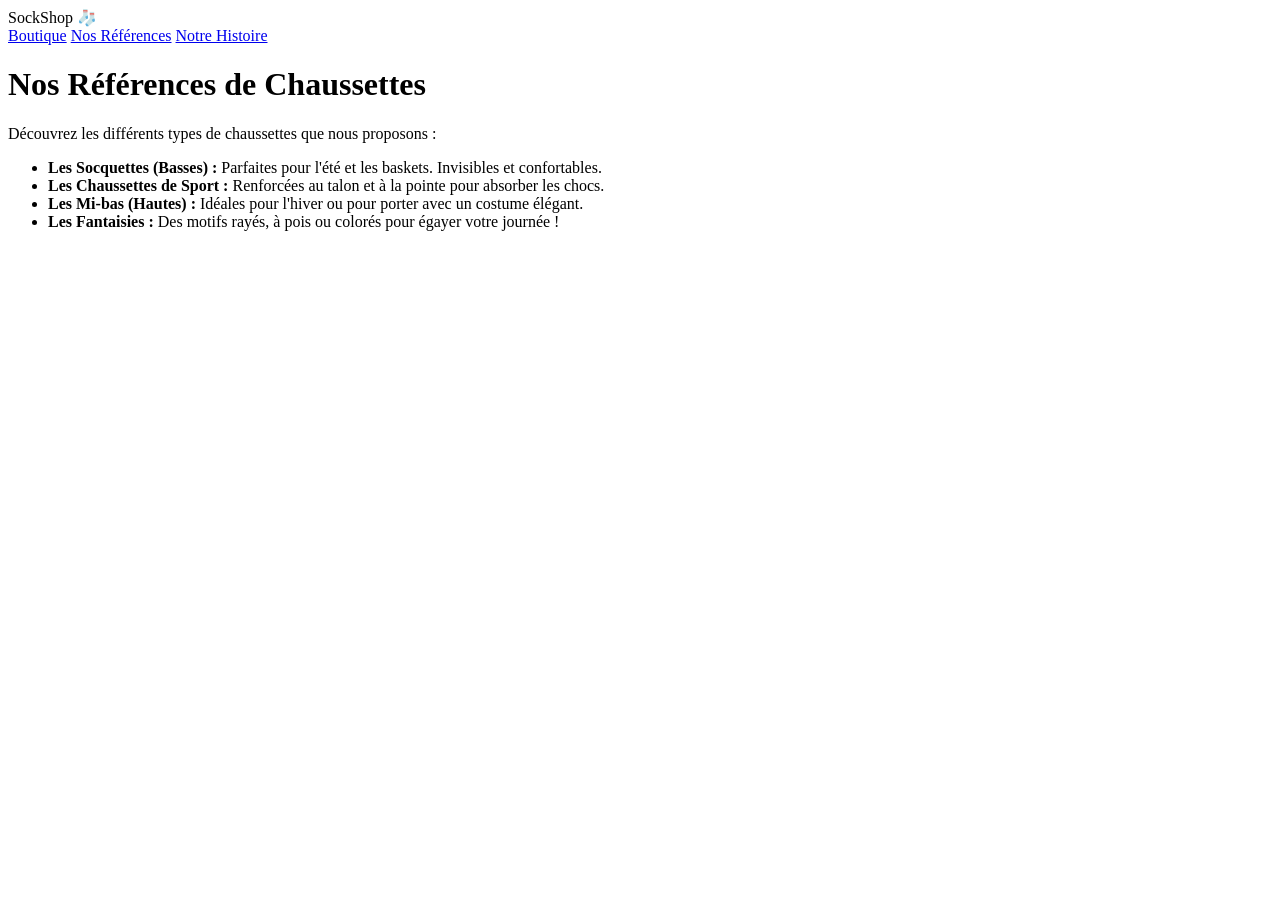
==== references.html @ ee7cbe48 "Create references.html" ====
<!DOCTYPE html>
<html lang="fr">
<head>
    <meta charset="UTF-8">
    <meta name="viewport" content="width=device-width, initial-scale=1.0">
    <title>SockShop - Nos Références</title>
    <link rel="stylesheet" href="style.css">
</head>
<body>
    <nav>
        <div class="logo">SockShop 🧦</div>
        <div class="links">
            <a href="index.html">Boutique</a>
            <a href="references.html" class="active">Nos Références</a>
            <a href="bio.html">Notre Histoire</a>
        </div>
    </nav>

    <main class="content-page">
        <h1>Nos Références de Chaussettes</h1>
        <p>Découvrez les différents types de chaussettes que nous proposons :</p>
        <ul>
            <li><strong>Les Socquettes (Basses) :</strong> Parfaites pour l'été et les baskets. Invisibles et confortables.</li>
            <li><strong>Les Chaussettes de Sport :</strong> Renforcées au talon et à la pointe pour absorber les chocs.</li>
            <li><strong>Les Mi-bas (Hautes) :</strong> Idéales pour l'hiver ou pour porter avec un costume élégant.</li>
            <li><strong>Les Fantaisies :</strong> Des motifs rayés, à pois ou colorés pour égayer votre journée !</li>
        </ul>
    </main>
</body>
</html>
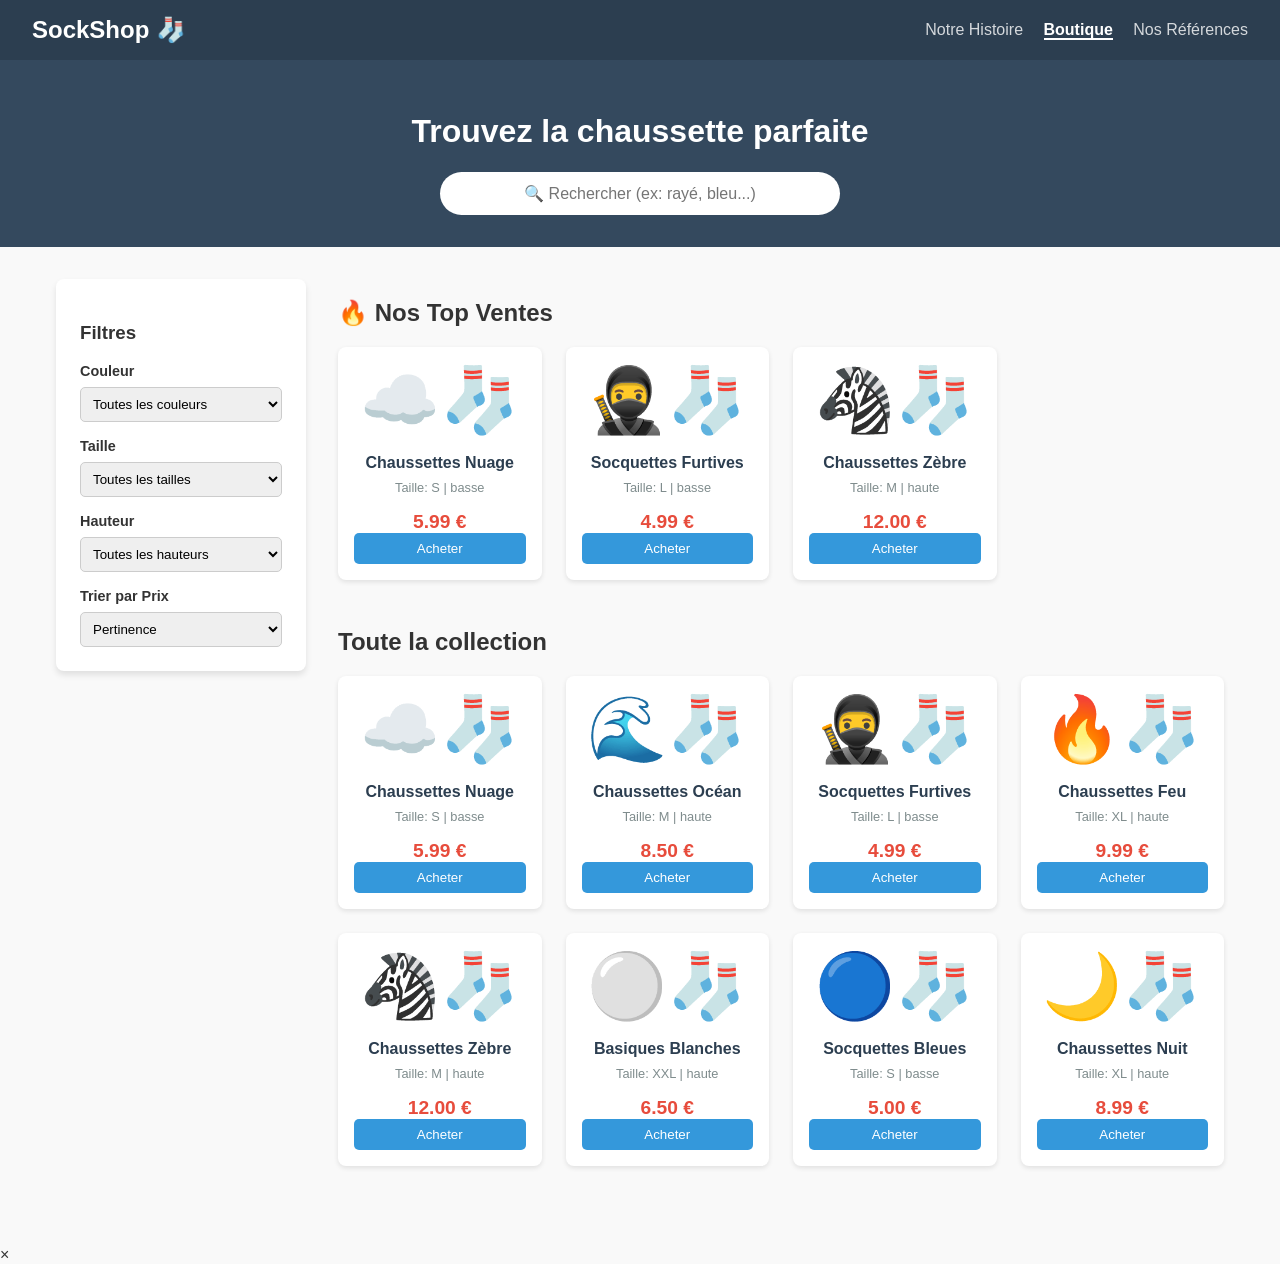
==== commit 5bb43e79: "Update title and restructure references page" ====
--- a/references.html
+++ b/references.html
@@ -3,28 +3,85 @@
 <head>
     <meta charset="UTF-8">
     <meta name="viewport" content="width=device-width, initial-scale=1.0">
-    <title>SockShop - Nos Références</title>
+    <title>SockShop - Boutique</title>
     <link rel="stylesheet" href="style.css">
 </head>
-<body>
+<body class="page-transition">
     <nav>
         <div class="logo">SockShop 🧦</div>
         <div class="links">
-            <a href="index.html">Boutique</a>
-            <a href="references.html" class="active">Nos Références</a>
-            <a href="bio.html">Notre Histoire</a>
+            <a href="index.html">Notre Histoire</a>
+            <a href="shop.html" class="active">Boutique</a>
+            <a href="references.html">Nos Références</a>
         </div>
     </nav>
 
-    <main class="content-page">
-        <h1>Nos Références de Chaussettes</h1>
-        <p>Découvrez les différents types de chaussettes que nous proposons :</p>
-        <ul>
-            <li><strong>Les Socquettes (Basses) :</strong> Parfaites pour l'été et les baskets. Invisibles et confortables.</li>
-            <li><strong>Les Chaussettes de Sport :</strong> Renforcées au talon et à la pointe pour absorber les chocs.</li>
-            <li><strong>Les Mi-bas (Hautes) :</strong> Idéales pour l'hiver ou pour porter avec un costume élégant.</li>
-            <li><strong>Les Fantaisies :</strong> Des motifs rayés, à pois ou colorés pour égayer votre journée !</li>
-        </ul>
+    <header class="shop-header animate-slide-up">
+        <h1>Trouvez la chaussette parfaite</h1>
+        <div class="search-bar">
+            <input type="text" id="searchInput" placeholder="🔍 Rechercher (ex: rayé, bleu...)">
+        </div>
+    </header>
+
+    <main class="shop-layout animate-fade-in">
+        <aside class="filters glass-panel">
+            <h3>Filtres</h3>
+            <div class="filter-group">
+                <label>Couleur</label>
+                <select id="colorFilter">
+                    <option value="toutes">Toutes les couleurs</option>
+                    <option value="rouge">Rouge</option>
+                    <option value="bleu">Bleu</option>
+                    <option value="noir">Noir</option>
+                    <option value="blanc">Blanc</option>
+                    <option value="rayé">Rayé</option>
+                </select>
+            </div>
+            <div class="filter-group">
+                <label>Taille</label>
+                <select id="sizeFilter">
+                    <option value="toutes">Toutes les tailles</option>
+                    <option value="S">S</option>
+                    <option value="M">M</option>
+                    <option value="L">L</option>
+                    <option value="XL">XL</option>
+                    <option value="XXL">XXL</option>
+                </select>
+            </div>
+            <div class="filter-group">
+                <label>Hauteur</label>
+                <select id="heightFilter">
+                    <option value="toutes">Toutes les hauteurs</option>
+                    <option value="haute">Hautes</option>
+                    <option value="basse">Basses</option>
+                </select>
+            </div>
+            <div class="filter-group">
+                <label>Trier par Prix</label>
+                <select id="priceSort">
+                    <option value="aucun">Pertinence</option>
+                    <option value="asc">Moins cher au plus cher</option>
+                    <option value="desc">Plus cher au moins cher</option>
+                </select>
+            </div>
+        </aside>
+
+        <section class="shop-content">
+            <h2 class="section-title">🔥 Nos Top Ventes</h2>
+            <div id="topSalesGrid" class="grid"></div>
+
+            <h2 class="section-title" style="margin-top: 3rem;">Toute la collection</h2>
+            <div id="productsGrid" class="grid"></div>
+        </section>
     </main>
+
+    <div id="productModal" class="modal">
+        <div class="modal-content glass-panel">
+            <span class="close-btn">&times;</span>
+            <div id="modalDetails"></div>
+        </div>
+    </div>
+
+    <script src="script.js"></script>
 </body>
 </html>
--- a/style.css
+++ b/style.css
@@ -0,0 +1,41 @@
+* { box-sizing: border-box; font-family: 'Segoe UI', Tahoma, Geneva, Verdana, sans-serif; }
+body { margin: 0; background-color: #f9f9f9; color: #333; }
+
+/* Navigation */
+nav { background-color: #2c3e50; color: white; display: flex; justify-content: space-between; padding: 1rem 2rem; align-items: center; }
+nav .logo { font-size: 1.5rem; font-weight: bold; }
+nav a { color: white; text-decoration: none; margin-left: 1rem; opacity: 0.8; }
+nav a:hover, nav a.active { opacity: 1; font-weight: bold; border-bottom: 2px solid white; }
+
+/* En-tête / Recherche */
+header { background-color: #34495e; color: white; text-align: center; padding: 2rem; }
+.search-bar input { padding: 0.8rem; width: 60%; max-width: 400px; border-radius: 25px; border: none; font-size: 1rem; outline: none; text-align: center; }
+
+/* Layout principal */
+main { display: flex; max-width: 1200px; margin: 2rem auto; padding: 0 1rem; gap: 2rem; }
+.content-page { display: block; max-width: 800px; margin: 2rem auto; background: white; padding: 2rem; border-radius: 8px; box-shadow: 0 4px 6px rgba(0,0,0,0.1); }
+
+/* Filtres */
+.filters { background: white; padding: 1.5rem; border-radius: 8px; box-shadow: 0 4px 6px rgba(0,0,0,0.1); width: 250px; height: fit-content; }
+.filters label { display: block; margin-top: 1rem; font-weight: bold; font-size: 0.9rem; }
+.filters select { width: 100%; padding: 0.5rem; margin-top: 0.5rem; border-radius: 5px; border: 1px solid #ccc; }
+
+/* Grille de produits */
+.shop-content { flex: 1; }
+.grid { display: grid; grid-template-columns: repeat(auto-fill, minmax(200px, 1fr)); gap: 1.5rem; margin-bottom: 3rem; }
+
+/* Carte produit */
+.card { background: white; padding: 1rem; border-radius: 8px; text-align: center; box-shadow: 0 2px 5px rgba(0,0,0,0.1); transition: transform 0.2s; }
+.card:hover { transform: translateY(-5px); }
+.card-img { font-size: 4rem; margin-bottom: 1rem; }
+.card h4 { margin: 0.5rem 0; color: #2c3e50; }
+.price { font-weight: bold; color: #e74c3c; font-size: 1.2rem; }
+.tags { font-size: 0.8rem; color: #7f8c8d; margin-bottom: 1rem; }
+.btn { background: #3498db; color: white; border: none; padding: 0.5rem 1rem; border-radius: 5px; cursor: pointer; width: 100%; }
+.btn:hover { background: #2980b9; }
+
+/* Responsivité */
+@media (max-width: 768px) {
+    main { flex-direction: column; }
+    .filters { width: 100%; }
+}
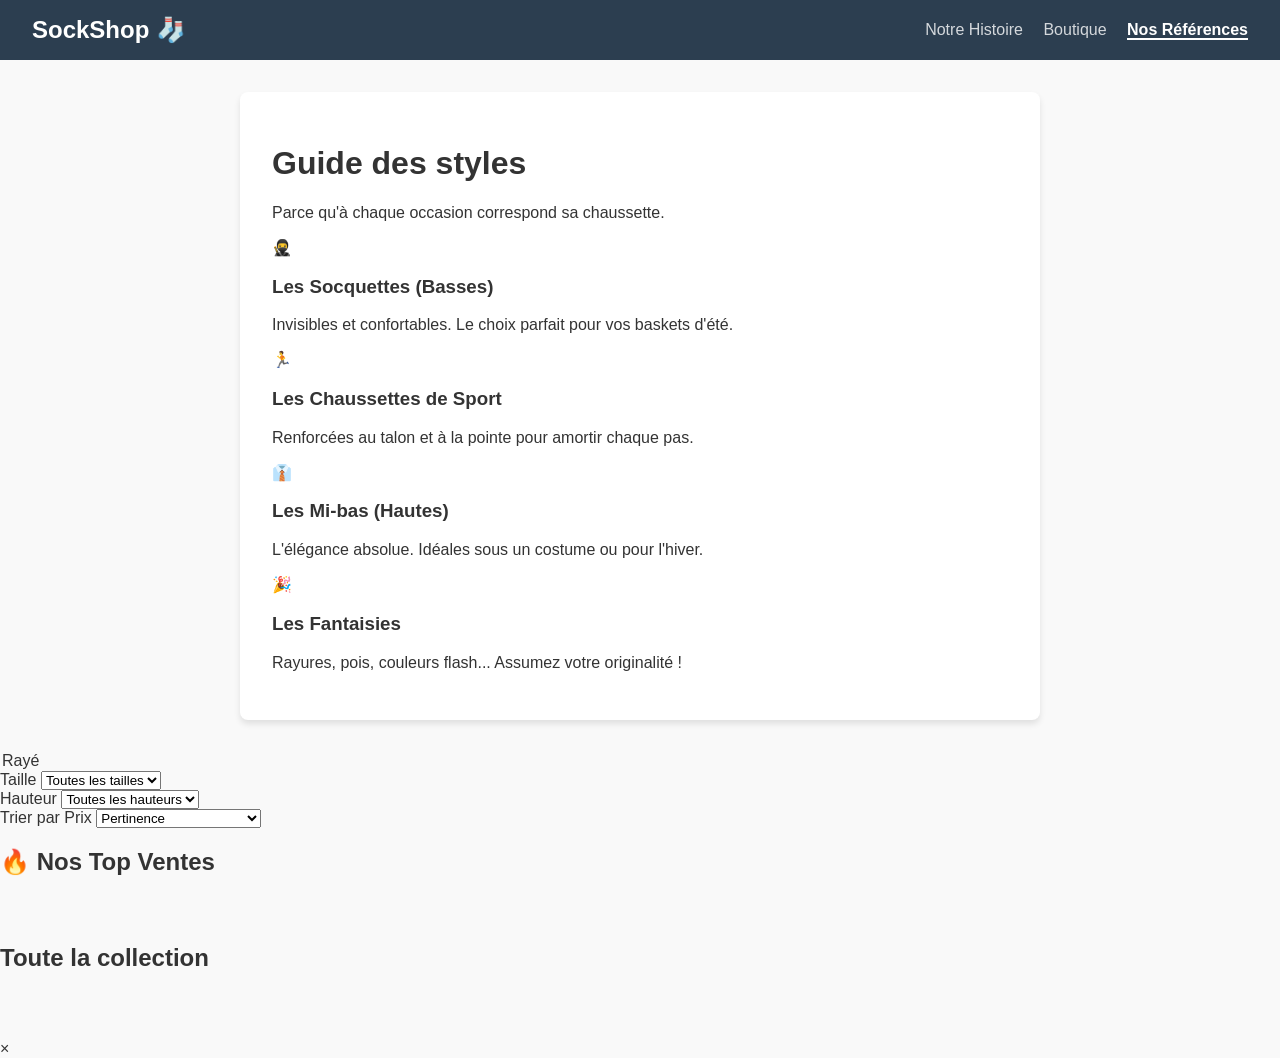
==== commit 4d52005d: "Revise title and add sock style guide Updated the page title and made navigation adjustments. Added " ====
--- a/references.html
+++ b/references.html
@@ -3,7 +3,7 @@
 <head>
     <meta charset="UTF-8">
     <meta name="viewport" content="width=device-width, initial-scale=1.0">
-    <title>SockShop - Boutique</title>
+    <title>SockShop - Nos Références</title>
     <link rel="stylesheet" href="style.css">
 </head>
 <body class="page-transition">
@@ -11,29 +11,50 @@
         <div class="logo">SockShop 🧦</div>
         <div class="links">
             <a href="index.html">Notre Histoire</a>
-            <a href="shop.html" class="active">Boutique</a>
-            <a href="references.html">Nos Références</a>
+            <a href="shop.html">Boutique</a>
+            <a href="references.html" class="active">Nos Références</a>
         </div>
     </nav>
 
-    <header class="shop-header animate-slide-up">
-        <h1>Trouvez la chaussette parfaite</h1>
-        <div class="search-bar">
-            <input type="text" id="searchInput" placeholder="🔍 Rechercher (ex: rayé, bleu...)">
+    <main class="content-page glass-panel animate-slide-up">
+        <h1>Guide des styles</h1>
+        <p class="subtitle">Parce qu'à chaque occasion correspond sa chaussette.</p>
+        
+        <div class="reference-list">
+            <div class="ref-item">
+                <div class="ref-icon">🥷</div>
+                <div class="ref-text">
+                    <h3>Les Socquettes (Basses)</h3>
+                    <p>Invisibles et confortables. Le choix parfait pour vos baskets d'été.</p>
+                </div>
+            </div>
+            <div class="ref-item">
+                <div class="ref-icon">🏃</div>
+                <div class="ref-text">
+                    <h3>Les Chaussettes de Sport</h3>
+                    <p>Renforcées au talon et à la pointe pour amortir chaque pas.</p>
+                </div>
+            </div>
+            <div class="ref-item">
+                <div class="ref-icon">👔</div>
+                <div class="ref-text">
+                    <h3>Les Mi-bas (Hautes)</h3>
+                    <p>L'élégance absolue. Idéales sous un costume ou pour l'hiver.</p>
+                </div>
+            </div>
+            <div class="ref-item">
+                <div class="ref-icon">🎉</div>
+                <div class="ref-text">
+                    <h3>Les Fantaisies</h3>
+                    <p>Rayures, pois, couleurs flash... Assumez votre originalité !</p>
+                </div>
+            </div>
         </div>
-    </header>
+    </main>
 
-    <main class="shop-layout animate-fade-in">
-        <aside class="filters glass-panel">
-            <h3>Filtres</h3>
-            <div class="filter-group">
-                <label>Couleur</label>
-                <select id="colorFilter">
-                    <option value="toutes">Toutes les couleurs</option>
-                    <option value="rouge">Rouge</option>
-                    <option value="bleu">Bleu</option>
-                    <option value="noir">Noir</option>
-                    <option value="blanc">Blanc</option>
+    <script src="script.js"></script>
+</body>
+</html>
                     <option value="rayé">Rayé</option>
                 </select>
             </div>
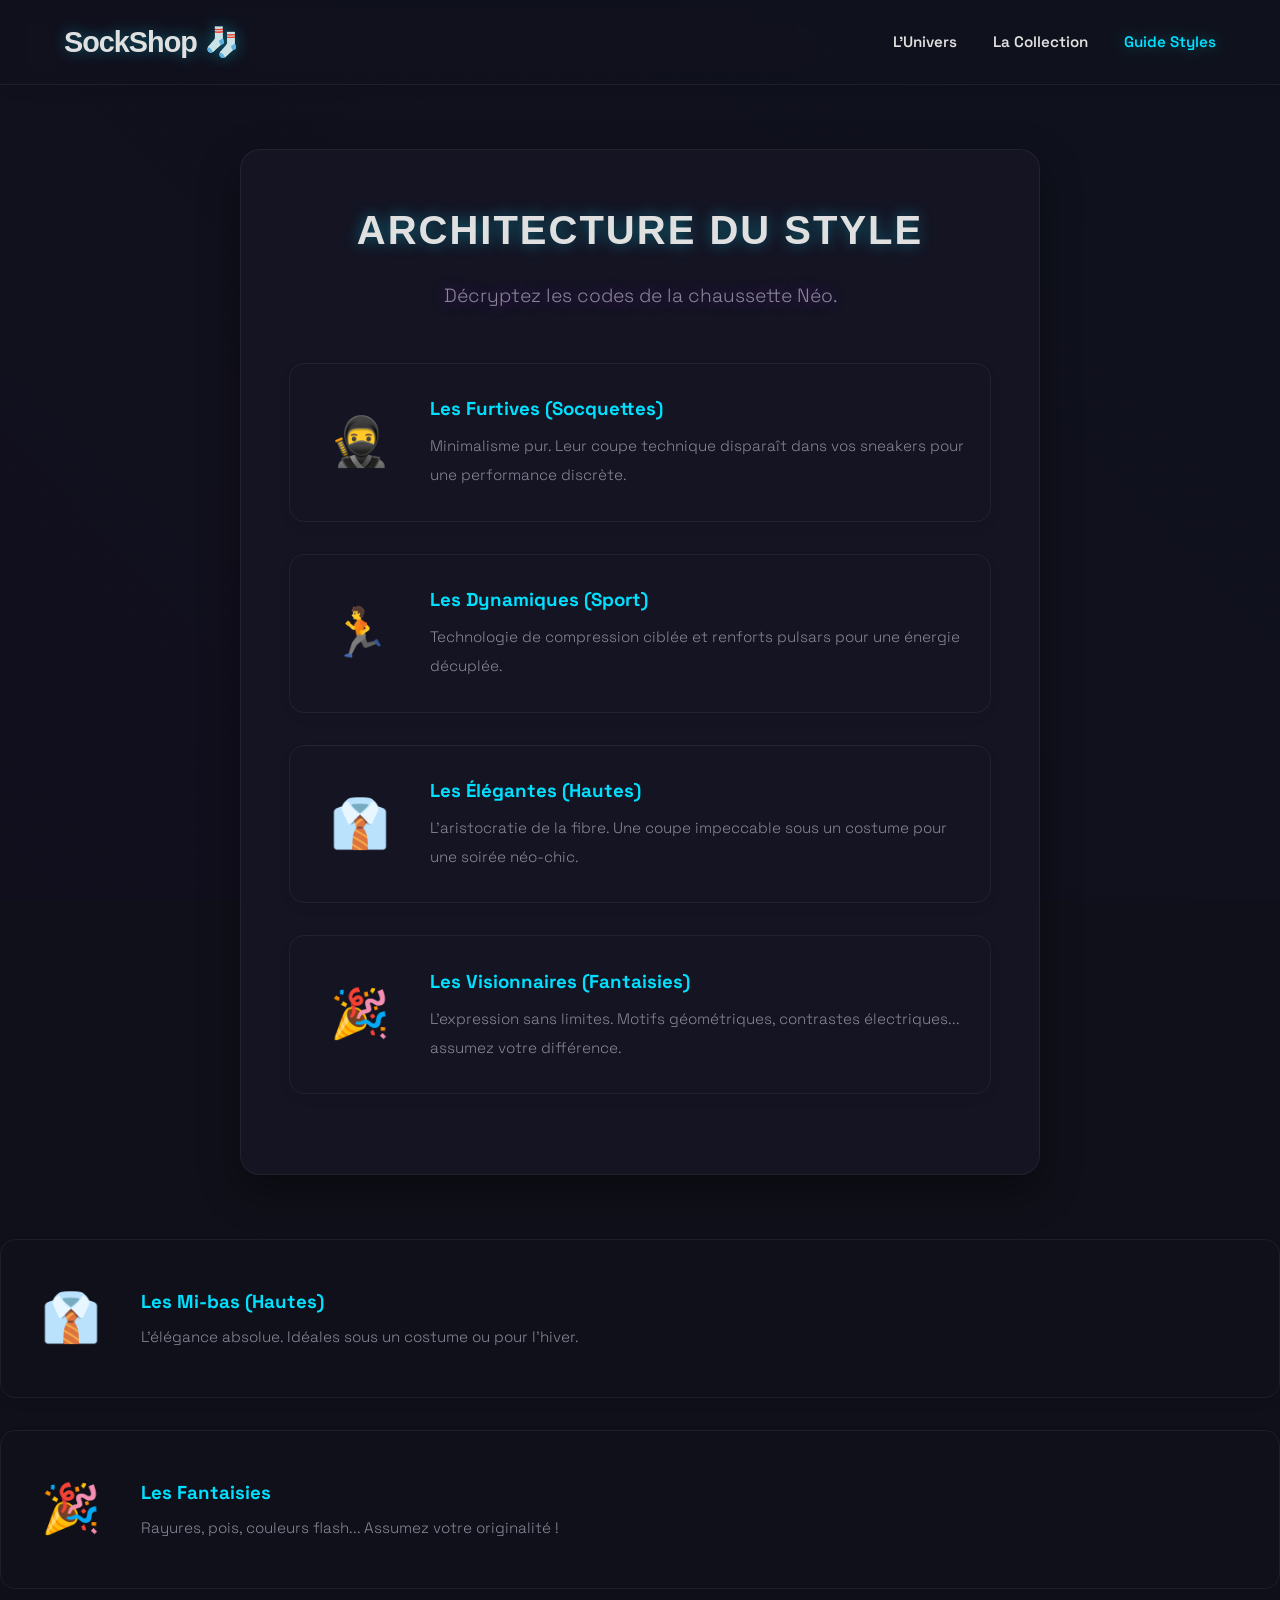
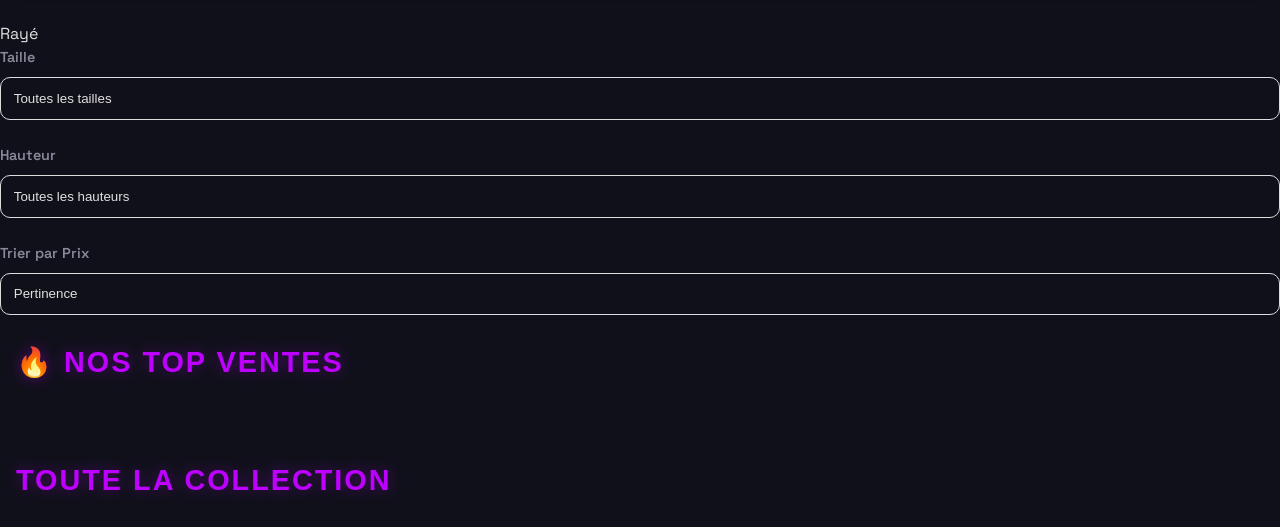
==== commit b6ed96f9: "Update references page titles and content" ====
--- a/references.html
+++ b/references.html
@@ -3,37 +3,58 @@
 <head>
     <meta charset="UTF-8">
     <meta name="viewport" content="width=device-width, initial-scale=1.0">
-    <title>SockShop - Nos Références</title>
+    <title>SockShop - Guide Styles Néo</title>
     <link rel="stylesheet" href="style.css">
 </head>
 <body class="page-transition">
     <nav>
         <div class="logo">SockShop 🧦</div>
         <div class="links">
-            <a href="index.html">Notre Histoire</a>
-            <a href="shop.html">Boutique</a>
-            <a href="references.html" class="active">Nos Références</a>
+            <a href="index.html">L'Univers</a>
+            <a href="shop.html">La Collection</a>
+            <a href="references.html" class="active">Guide Styles</a>
         </div>
     </nav>
 
     <main class="content-page glass-panel animate-slide-up">
-        <h1>Guide des styles</h1>
-        <p class="subtitle">Parce qu'à chaque occasion correspond sa chaussette.</p>
+        <h1>Architecture du Style</h1>
+        <p class="subtitle">Décryptez les codes de la chaussette Néo.</p>
         
         <div class="reference-list">
             <div class="ref-item">
                 <div class="ref-icon">🥷</div>
                 <div class="ref-text">
-                    <h3>Les Socquettes (Basses)</h3>
-                    <p>Invisibles et confortables. Le choix parfait pour vos baskets d'été.</p>
+                    <h3>Les Furtives (Socquettes)</h3>
+                    <p>Minimalisme pur. Leur coupe technique disparaît dans vos sneakers pour une performance discrète.</p>
                 </div>
             </div>
             <div class="ref-item">
                 <div class="ref-icon">🏃</div>
                 <div class="ref-text">
-                    <h3>Les Chaussettes de Sport</h3>
-                    <p>Renforcées au talon et à la pointe pour amortir chaque pas.</p>
+                    <h3>Les Dynamiques (Sport)</h3>
+                    <p>Technologie de compression ciblée et renforts pulsars pour une énergie décuplée.</p>
                 </div>
+            </div>
+            <div class="ref-item">
+                <div class="ref-icon">👔</div>
+                <div class="ref-text">
+                    <h3>Les Élégantes (Hautes)</h3>
+                    <p>L'aristocratie de la fibre. Une coupe impeccable sous un costume pour une soirée néo-chic.</p>
+                </div>
+            </div>
+            <div class="ref-item">
+                <div class="ref-icon">🎉</div>
+                <div class="ref-text">
+                    <h3>Les Visionnaires (Fantaisies)</h3>
+                    <p>L'expression sans limites. Motifs géométriques, contrastes électriques... assumez votre différence.</p>
+                </div>
+            </div>
+        </div>
+    </main>
+
+    <script src="script.js"></script>
+</body>
+</html>
             </div>
             <div class="ref-item">
                 <div class="ref-icon">👔</div>
--- a/style.css
+++ b/style.css
@@ -1,39 +1,374 @@
-* { box-sizing: border-box; font-family: 'Segoe UI', Tahoma, Geneva, Verdana, sans-serif; }
-body { margin: 0; background-color: #f9f9f9; color: #333; }
-
-/* Navigation */
-nav { background-color: #2c3e50; color: white; display: flex; justify-content: space-between; padding: 1rem 2rem; align-items: center; }
-nav .logo { font-size: 1.5rem; font-weight: bold; }
-nav a { color: white; text-decoration: none; margin-left: 1rem; opacity: 0.8; }
-nav a:hover, nav a.active { opacity: 1; font-weight: bold; border-bottom: 2px solid white; }
-
-/* En-tête / Recherche */
-header { background-color: #34495e; color: white; text-align: center; padding: 2rem; }
-.search-bar input { padding: 0.8rem; width: 60%; max-width: 400px; border-radius: 25px; border: none; font-size: 1rem; outline: none; text-align: center; }
-
-/* Layout principal */
-main { display: flex; max-width: 1200px; margin: 2rem auto; padding: 0 1rem; gap: 2rem; }
-.content-page { display: block; max-width: 800px; margin: 2rem auto; background: white; padding: 2rem; border-radius: 8px; box-shadow: 0 4px 6px rgba(0,0,0,0.1); }
-
-/* Filtres */
-.filters { background: white; padding: 1.5rem; border-radius: 8px; box-shadow: 0 4px 6px rgba(0,0,0,0.1); width: 250px; height: fit-content; }
-.filters label { display: block; margin-top: 1rem; font-weight: bold; font-size: 0.9rem; }
-.filters select { width: 100%; padding: 0.5rem; margin-top: 0.5rem; border-radius: 5px; border: 1px solid #ccc; }
-
-/* Grille de produits */
+/* Importation d'une police très moderne et épurée */
+@import url('https://fonts.googleapis.com/css2?family=Syncopate:wght@400;700&family=Space+Grotesk:wght@300;400;500;700&display=swap');
+
+/* Variables de couleurs - La Palette "Aurore Électrique" */
+:root {
+    --bg-deep: #10101A;
+    --bg-panel: rgba(22, 22, 37, 0.85); /* Un peu transparent pour le flou */
+    --text-main: #E0E0E0;
+    --text-muted: #888899;
+    
+    --accent-violet: #BD00FF;
+    --accent-cyan: #00E0FF;
+    
+    --glow-violet: 0 0 15px rgba(189, 0, 255, 0.4);
+    --glow-cyan: 0 0 15px rgba(0, 224, 255, 0.4);
+    
+    --shadow: 0 15px 40px rgba(0, 0, 0, 0.4);
+    --border: 1px solid rgba(255, 255, 255, 0.06);
+    --radius-lg: 20px;
+    --radius-md: 12px;
+    
+    --transition: all 0.4s cubic-bezier(0.23, 1, 0.32, 1);
+    
+    /* Fontes */
+    --font-heading: 'Syncopate', sans-serif;
+    --font-body: 'Space Grotesk', sans-serif;
+}
+
+/* --- Styles de Base & Animations --- */
+* { box-sizing: border-box; margin: 0; padding: 0; outline: none; }
+
+body { 
+    background-color: var(--bg-deep); 
+    color: var(--text-main); 
+    font-family: var(--font-body);
+    overflow-x: hidden;
+    line-height: 1.6;
+}
+
+/* Texture de fond subtile (Géométrie & Grain) */
+body::before {
+    content: '';
+    position: fixed;
+    top: 0; left: 0; width: 100%; height: 100%;
+    background-image: 
+        radial-gradient(var(--bg-panel) 1px, transparent 1px), /* Petits points */
+        linear-gradient(45deg, rgba(189, 0, 255, 0.03) 0%, rgba(0, 224, 255, 0.03) 100%);
+    background-size: 30px 30px, cover;
+    opacity: 0.5;
+    z-index: -1;
+    pointer-events: none;
+}
+
+/* Animations de transition de page */
+.page-transition { animation: pageFadeIn 1s ease-out; }
+.animate-slide-up { animation: slideUp 0.8s cubic-bezier(0.2, 0.8, 0.2, 1) forwards; }
+.animate-fade-in { animation: fadeIn 1.2s ease-out forwards; animation-delay: 0.3s; opacity: 0; }
+
+@keyframes pageFadeIn { from { opacity: 0; } to { opacity: 1; } }
+@keyframes slideUp { from { opacity: 0; transform: translateY(40px); } to { opacity: 1; transform: translateY(0); } }
+@keyframes fadeIn { from { opacity: 0; } to { opacity: 1; } }
+
+/* Titres Stylisés */
+h1, h2, h3 { font-family: var(--font-heading); text-transform: uppercase; letter-spacing: 2px; }
+h1 { color: var(--accent-cyan); text-shadow: var(--glow-cyan); font-weight: 700; }
+h2 { color: var(--accent-violet); text-shadow: var(--glow-violet); font-weight: 700; }
+
+/* --- Panneaux Effet Verre (Glassmorphism) --- */
+.glass-panel {
+    background: var(--bg-panel);
+    backdrop-filter: blur(15px); /* Flou puissant */
+    -webkit-backdrop-filter: blur(15px);
+    border-radius: var(--radius-lg);
+    border: var(--border);
+    box-shadow: var(--shadow);
+    transition: var(--transition);
+}
+
+/* --- Navigation --- */
+nav {
+    background: rgba(16, 16, 26, 0.7); /* Plus sombre */
+    backdrop-filter: blur(10px);
+    padding: 1rem 5%;
+    display: flex; justify-content: space-between; align-items: center;
+    border-bottom: var(--border);
+    position: sticky; top: 0; z-index: 100;
+}
+nav .logo { 
+    font-family: var(--font-heading);
+    font-size: 1.8rem; font-weight: 700; 
+    color: var(--accent-cyan); text-shadow: var(--glow-cyan);
+    letter-spacing: -1px;
+}
+nav a { 
+    color: var(--text-main); text-decoration: none; 
+    margin-left: 2rem; font-weight: 500; font-family: var(--font-body);
+    transition: var(--transition); position: relative; 
+    font-size: 0.95rem;
+}
+nav a::after { 
+    content: ''; position: absolute; width: 0; height: 2px; 
+    background: linear-gradient(90deg, var(--accent-violet), var(--accent-cyan)); 
+    bottom: -6px; left: 0; transition: var(--transition); 
+    border-radius: 2px;
+}
+nav a:hover, nav a.active { color: var(--accent-cyan); text-shadow: var(--glow-cyan); }
+nav a:hover::after, nav a.active::after { width: 100%; }
+
+/* --- Boutons Néon --- */
+.btn-primary {
+    display: inline-block; 
+    background: linear-gradient(135deg, var(--accent-violet) 0%, var(--accent-cyan) 100%);
+    color: var(--bg-deep); 
+    padding: 0.9rem 2.2rem; border-radius: 30px; border: none; 
+    font-weight: 700; font-family: var(--font-body);
+    cursor: pointer; transition: var(--transition); text-decoration: none;
+    box-shadow: var(--glow-violet);
+    text-shadow: none; /* Pas de glow sur le texte du bouton */
+}
+.btn-primary:hover { 
+    transform: translateY(-4px) scale(1.02); 
+    box-shadow: 0 8px 30px rgba(189, 0, 255, 0.6); 
+}
+
+/* --- Accueil (Hero) - Le Centre de l'Aurore --- */
+.hero-section {
+    display: flex; align-items: center; justify-content: space-between;
+    min-height: 85vh; padding: 0 10%;
+}
+.hero-content { flex: 1; max-width: 600px; }
+.hero-content h1 { font-size: 3.2rem; line-height: 1.1; margin-bottom: 1.5rem; }
+.hero-content .subtitle { font-size: 1.6rem; color: var(--accent-violet); font-weight: 600; text-shadow: var(--glow-violet); margin-bottom: 1.5rem; }
+.hero-content p { color: var(--text-muted); line-height: 1.9; margin-bottom: 2.5rem; font-weight: 300; }
+
+.hero-image { flex: 1; display: flex; justify-content: center; position: relative; }
+.hero-image::before {
+    content: ''; position: absolute; width: 150%; height: 150%;
+    background: radial-gradient(circle, rgba(189, 0, 255, 0.1) 0%, transparent 70%);
+    z-index: -1; animation: pulsar 8s infinite alternate;
+}
+.floating-sock { font-size: 14rem; animation: float 6s ease-in-out infinite; filter: drop-shadow(0 20px 40px rgba(0,0,0,0.4)); }
+
+@keyframes pulsar { 0% { opacity: 0.3; } 100% { opacity: 0.8; } }
+@keyframes float {
+    0% { transform: translateY(0px) rotate(0deg) scale(1); }
+    50% { transform: translateY(-25px) rotate(6deg) scale(1.02); }
+    100% { transform: translateY(0px) rotate(0deg) scale(1); }
+}
+
+/* --- Header Boutique --- */
+.shop-header { text-align: center; padding: 5rem 2rem 3rem; }
+.shop-header h1 { font-size: 2.8rem; margin-bottom: 2rem; }
+.search-bar input {
+    padding: 1.1rem 1.8rem; width: 100%; max-width: 550px;
+    border-radius: 30px; border: var(--border);
+    font-size: 1.1rem; outline: none; transition: var(--transition);
+    box-shadow: var(--shadow); background: var(--bg-panel); color: var(--text-main);
+    font-family: var(--font-body); font-weight: 300;
+}
+.search-bar input:focus { border-color: var(--accent-cyan); box-shadow: var(--glow-cyan); transform: scale(1.02); }
+
+/* --- Layout Boutique --- */
+.shop-layout { display: flex; max-width: 1400px; margin: 0 auto 5rem; padding: 0 3rem; gap: 4rem; }
+.filters { width: 300px; padding: 2.5rem; height: fit-content; position: sticky; top: 120px; }
+.filters h3 { margin-bottom: 2rem; font-size: 1.1rem; color: var(--accent-violet); text-shadow: var(--glow-violet); }
+.filter-group { margin-bottom: 1.8rem; }
+.filter-group label { display: block; font-weight: 600; font-size: 0.9rem; margin-bottom: 0.6rem; color: var(--text-muted); font-family: var(--font-body); }
+.filter-group select {
+    width: 100%; padding: 0.9rem; border-radius: var(--radius-md); border: var(--border);
+    background: rgba(16, 16, 26, 0.4); color: var(--text-main); font-family: var(--font-body); cursor: pointer; outline: none; transition: var(--transition);
+    appearance: none; -webkit-appearance: none;
+}
+.filter-group select:focus { border-color: var(--accent-cyan); box-shadow: var(--glow-cyan); }
+
+/* --- Grille et Cartes Néon --- */
 .shop-content { flex: 1; }
-.grid { display: grid; grid-template-columns: repeat(auto-fill, minmax(200px, 1fr)); gap: 1.5rem; margin-bottom: 3rem; }
-
-/* Carte produit */
-.card { background: white; padding: 1rem; border-radius: 8px; text-align: center; box-shadow: 0 2px 5px rgba(0,0,0,0.1); transition: transform 0.2s; }
-.card:hover { transform: translateY(-5px); }
-.card-img { font-size: 4rem; margin-bottom: 1rem; }
-.card h4 { margin: 0.5rem 0; color: #2c3e50; }
-.price { font-weight: bold; color: #e74c3c; font-size: 1.2rem; }
-.tags { font-size: 0.8rem; color: #7f8c8d; margin-bottom: 1rem; }
-.btn { background: #3498db; color: white; border: none; padding: 0.5rem 1rem; border-radius: 5px; cursor: pointer; width: 100%; }
-.btn:hover { background: #2980b9; }
-
+.section-title { font-size: 1.6rem; margin-bottom: 2rem; position: relative; display: inline-block; padding-left: 1rem;}
+.section-title::after { 
+    content: ''; position: absolute; width: 4px; height: 100%; 
+    background: linear-gradient(180deg, var(--accent-violet), var(--accent-cyan)); 
+    top: 0; left: 0; border-radius: 2px;
+}
+
+.grid { display: grid; grid-template-columns: repeat(auto-fill, minmax(260px, 1fr)); gap: 2.5rem; }
+.card {
+    background: var(--bg-panel); border-radius: var(--radius-lg); padding: 2.5rem 2rem; text-align: center;
+    border: var(--border); box-shadow: var(--shadow); transition: var(--transition); cursor: pointer;
+    position: relative; overflow: hidden;
+}
+.card:hover { transform: translateY(-12px); box-shadow: 0 20px 50px rgba(0,0,0,0.5); border-color: rgba(189, 0, 255, 0.3); }
+.card::before {
+    content: ''; position: absolute; top: -50%; left: -50%; width: 200%; height: 200%;
+    background: radial-gradient(circle, rgba(255,255,255,0.03) 0%, rgba(255,255,255,0) 70%);
+    opacity: 0; transition: opacity 0.5s; pointer-events: none;
+}
+.card:hover::before { opacity: 1; }
+.card-img { font-size: 6rem; margin-bottom: 1.5rem; transition: transform 0.4s; }
+.card:hover .card-img { transform: scale(1.1) rotate(-6deg); filter: drop-shadow(var(--glow-violet)); }
+.card h4 { font-size: 1.3rem; color: var(--text-main); margin-bottom: 0.6rem; font-family: var(--font-body); text-transform: none; letter-spacing: normal;}
+.tags { font-size: 0.8rem; color: var(--text-muted); margin-bottom: 1.2rem; background: rgba(0,0,0,0.3); display: inline-block; padding: 0.4rem 1rem; border-radius: 20px; font-weight: 300; }
+.price { font-weight: 700; color: var(--accent-cyan); text-shadow: var(--glow-cyan); font-size: 1.6rem; margin-bottom: 1rem; }
+
+/* --- Pages Contenu (Bio / Ref) --- */
+.content-page { max-width: 900px; margin: 5rem auto; padding: 4rem; text-align: left;}
+.content-page h1 { font-size: 2.8rem; margin-bottom: 1rem; text-align: center; }
+.content-page .subtitle { text-align: center; font-size: 1.4rem; color: var(--accent-violet); text-shadow: var(--glow-violet); margin-bottom: 4rem; }
+.content-page p { color: var(--text-muted); font-size: 1.1rem; line-height: 1.9; font-weight: 300; margin-bottom: 2rem; }
+
+.reference-list { margin-top: 3rem; }
+.ref-item { display: flex; align-items: center; margin-bottom: 2.5rem; background: rgba(16, 16, 26, 0.4); padding: 2rem; border-radius: var(--radius-md); border: var(--border); transition: var(--transition); }
+.ref-item:hover { transform: translateX(12px) scale(1.01); border-color: rgba(0, 224, 255, 0.3); box-shadow: 0 10px 30px rgba(0,0,0,0.3); }
+.ref-icon { font-size: 3.5rem; margin-right: 2rem; background: rgba(0,0,0,0.3); padding: 1.2rem; border-radius: 50%; }
+.ref-text h3 { color: var(--accent-cyan); font-family: var(--font-body); text-transform: none; letter-spacing: normal; margin-bottom: 0.5rem;}
+.ref-text p { color: var(--text-muted); font-size: 0.95rem; margin-bottom: 0; font-weight: 300;}
+
+/* --- Modale (Pop-up produit) --- */
+.modal {
+    display: none; position: fixed; z-index: 1000; left: 0; top: 0;
+    width: 100%; height: 100%; background-color: rgba(10, 10, 15, 0.9);
+    backdrop-filter: blur(10px); -webkit-backdrop-filter: blur(10px); opacity: 0; transition: opacity 0.4s;
+    align-items: center; justify-content: center;
+}
+.modal.show { display: flex; opacity: 1; }
+.modal-content {
+    background: var(--bg-panel); padding: 4rem 3rem; border-radius: var(--radius-lg);
+    width: 90%; max-width: 550px; text-align: center; position: relative;
+    border: var(--border); box-shadow: var(--shadow);
+    transform: scale(0.8) translateY(60px); transition: all 0.5s cubic-bezier(0.175, 0.885, 0.32, 1.275);
+}
+.modal.show .modal-content { transform: scale(1) translateY(0); }
+.close-btn { position: absolute; top: 1.8rem; right: 2.2rem; font-size: 2.2rem; color: var(--text-muted); cursor: pointer; transition: var(--transition); }
+.close-btn:hover { color: var(--accent-violet); transform: rotate(90deg); }
+.modal-img { font-size: 7rem; margin-bottom: 1.5rem; animation: float 4s ease-in-out infinite; }
+.modal-title { font-size: 2.4rem; color: var(--accent-violet); text-shadow: var(--glow-violet); margin-bottom: 1rem; }
+.modal-desc { color: var(--text-muted); margin-bottom: 2.5rem; line-height: 1.7; font-weight: 300;}
+.modal-price { font-size: 2.4rem; font-weight: 700; color: var(--accent-cyan); text-shadow: var(--glow-cyan); margin-bottom: 2.5rem; }
+
+/* --- Responsivité --- */
+@media (max-width: 1000px) {
+    .hero-section { flex-direction: column; text-align: center; padding: 6rem 5%; }
+    .hero-content h1 { font-size: 2.4rem; }
+    .hero-content .subtitle { font-size: 1.3rem; }
+    .floating-sock { font-size: 10rem; margin-top: 3rem;}
+    .shop-layout { flex-direction: column; }
+    .filters { width: 100%; position: static; padding: 1.5rem; }
+    nav { padding: 1rem 3%; }
+    nav .links a { margin-left: 1rem; font-size: 0.85rem; }
+}
+nav {
+    background: var(--white);
+    padding: 1.2rem 5%;
+    display: flex; justify-content: space-between; align-items: center;
+    box-shadow: 0 2px 15px rgba(0,0,0,0.05);
+    position: sticky; top: 0; z-index: 100;
+}
+nav .logo { font-size: 1.8rem; font-weight: 700; color: var(--primary); letter-spacing: -1px; }
+nav a { color: var(--dark); text-decoration: none; margin-left: 2rem; font-weight: 600; transition: var(--transition); position: relative; }
+nav a::after { content: ''; position: absolute; width: 0; height: 3px; background: var(--primary); bottom: -5px; left: 0; transition: var(--transition); border-radius: 2px; }
+nav a:hover::after, nav a.active::after { width: 100%; }
+
+/* --- Boutons --- */
+.btn-primary {
+    display: inline-block; background: var(--primary); color: var(--white);
+    padding: 0.8rem 2rem; border-radius: 30px; border: none; font-weight: 600;
+    cursor: pointer; transition: var(--transition); text-decoration: none;
+    box-shadow: 0 4px 15px rgba(255, 107, 107, 0.3);
+}
+.btn-primary:hover { background: #ff5252; transform: translateY(-3px); box-shadow: 0 8px 25px rgba(255, 107, 107, 0.4); }
+
+/* --- Accueil (Hero) --- */
+.hero-section {
+    display: flex; align-items: center; justify-content: space-between;
+    min-height: 80vh; padding: 0 10%;
+}
+.hero-content { flex: 1; max-width: 600px; }
+.hero-content h1 { font-size: 3.5rem; line-height: 1.2; margin-bottom: 1rem; color: var(--dark); }
+.hero-content .subtitle { font-size: 1.5rem; color: var(--secondary); font-weight: 600; margin-bottom: 1.5rem; }
+.hero-content p { color: var(--text-muted); line-height: 1.8; margin-bottom: 2rem; }
+.hero-image { flex: 1; display: flex; justify-content: center; }
+.floating-sock { font-size: 12rem; animation: float 6s ease-in-out infinite; filter: drop-shadow(0 20px 30px rgba(0,0,0,0.15)); }
+
+@keyframes float {
+    0% { transform: translateY(0px) rotate(0deg); }
+    50% { transform: translateY(-20px) rotate(5deg); }
+    100% { transform: translateY(0px) rotate(0deg); }
+}
+
+/* --- Header Boutique --- */
+.shop-header { text-align: center; padding: 4rem 2rem 2rem; }
+.shop-header h1 { font-size: 2.5rem; margin-bottom: 1.5rem; }
+.search-bar input {
+    padding: 1rem 1.5rem; width: 100%; max-width: 500px;
+    border-radius: 30px; border: 2px solid transparent;
+    font-size: 1.1rem; outline: none; transition: var(--transition);
+    box-shadow: var(--shadow); background: var(--white);
+}
+.search-bar input:focus { border-color: var(--secondary); transform: scale(1.02); }
+
+/* --- Layout Boutique --- */
+.shop-layout { display: flex; max-width: 1300px; margin: 0 auto 4rem; padding: 0 2rem; gap: 3rem; }
+.filters { width: 280px; padding: 2rem; height: fit-content; position: sticky; top: 100px; }
+.filters h3 { margin-bottom: 1.5rem; font-size: 1.2rem; color: var(--primary); }
+.filter-group { margin-bottom: 1.5rem; }
+.filter-group label { display: block; font-weight: 600; font-size: 0.9rem; margin-bottom: 0.5rem; color: var(--text-muted); }
+.filter-group select {
+    width: 100%; padding: 0.8rem; border-radius: 10px; border: 1px solid #ddd;
+    background: var(--white); font-family: 'Poppins', sans-serif; cursor: pointer; outline: none; transition: var(--transition);
+}
+.filter-group select:focus { border-color: var(--secondary); box-shadow: 0 0 0 3px rgba(78, 205, 196, 0.2); }
+
+/* --- Grille et Cartes --- */
+.shop-content { flex: 1; }
+.section-title { font-size: 1.8rem; margin-bottom: 1.5rem; position: relative; display: inline-block; }
+.section-title::after { content: ''; position: absolute; width: 50%; height: 4px; background: var(--secondary); bottom: -5px; left: 0; border-radius: 2px; }
+
+.grid { display: grid; grid-template-columns: repeat(auto-fill, minmax(240px, 1fr)); gap: 2rem; }
+.card {
+    background: var(--white); border-radius: 20px; padding: 2rem 1.5rem; text-align: center;
+    box-shadow: 0 5px 15px rgba(0,0,0,0.05); transition: var(--transition); cursor: pointer;
+    position: relative; overflow: hidden;
+}
+.card:hover { transform: translateY(-10px); box-shadow: var(--shadow); }
+.card::before {
+    content: ''; position: absolute; top: -50%; left: -50%; width: 200%; height: 200%;
+    background: radial-gradient(circle, rgba(255,255,255,0.8) 0%, rgba(255,255,255,0) 70%);
+    opacity: 0; transition: opacity 0.5s; pointer-events: none;
+}
+.card:hover::before { opacity: 1; }
+.card-img { font-size: 5rem; margin-bottom: 1rem; transition: transform 0.3s; }
+.card:hover .card-img { transform: scale(1.1) rotate(-5deg); }
+.card h4 { font-size: 1.2rem; color: var(--dark); margin-bottom: 0.5rem; }
+.tags { font-size: 0.85rem; color: var(--text-muted); margin-bottom: 1rem; background: var(--light); display: inline-block; padding: 0.3rem 0.8rem; border-radius: 20px; }
+.price { font-weight: 700; color: var(--primary); font-size: 1.4rem; margin-bottom: 1rem; }
+
+/* --- Pages Contenu (Bio / Ref) --- */
+.content-page { max-width: 800px; margin: 4rem auto; padding: 3rem; }
+.content-page h1 { font-size: 2.5rem; margin-bottom: 1rem; color: var(--primary); text-align: center; }
+.content-page .subtitle { text-align: center; font-size: 1.2rem; color: var(--text-muted); margin-bottom: 3rem; }
+.ref-item { display: flex; align-items: center; margin-bottom: 2rem; background: var(--white); padding: 1.5rem; border-radius: 15px; box-shadow: 0 5px 15px rgba(0,0,0,0.03); transition: var(--transition); }
+.ref-item:hover { transform: translateX(10px); box-shadow: 0 5px 20px rgba(0,0,0,0.08); }
+.ref-icon { font-size: 3rem; margin-right: 1.5rem; background: var(--light); padding: 1rem; border-radius: 50%; }
+
+/* --- Modale (Pop-up produit) --- */
+.modal {
+    display: none; position: fixed; z-index: 1000; left: 0; top: 0;
+    width: 100%; height: 100%; background-color: rgba(26, 26, 46, 0.6);
+    backdrop-filter: blur(5px); opacity: 0; transition: opacity 0.3s;
+    align-items: center; justify-content: center;
+}
+.modal.show { display: flex; opacity: 1; }
+.modal-content {
+    background: var(--white); padding: 3rem; border-radius: 25px;
+    width: 90%; max-width: 500px; text-align: center; position: relative;
+    transform: scale(0.8) translateY(50px); transition: all 0.4s cubic-bezier(0.175, 0.885, 0.32, 1.275);
+}
+.modal.show .modal-content { transform: scale(1) translateY(0); }
+.close-btn { position: absolute; top: 1.5rem; right: 2rem; font-size: 2rem; color: #aaa; cursor: pointer; transition: 0.2s; }
+.close-btn:hover { color: var(--primary); }
+.modal-img { font-size: 6rem; margin-bottom: 1rem; animation: float 3s ease-in-out infinite; }
+.modal-title { font-size: 2rem; color: var(--dark); margin-bottom: 1rem; }
+.modal-desc { color: var(--text-muted); margin-bottom: 2rem; line-height: 1.6; }
+.modal-price { font-size: 2rem; font-weight: 700; color: var(--primary); margin-bottom: 2rem; }
+
+/* --- Responsivité --- */
+@media (max-width: 900px) {
+    .hero-section { flex-direction: column; text-align: center; padding: 4rem 5%; }
+    .hero-content h1 { font-size: 2.5rem; }
+    .shop-layout { flex-direction: column; }
+    .filters { width: 100%; position: static; }
+    nav .links a { margin-left: 1rem; font-size: 0.9rem; }
+}
 /* Responsivité */
 @media (max-width: 768px) {
     main { flex-direction: column; }
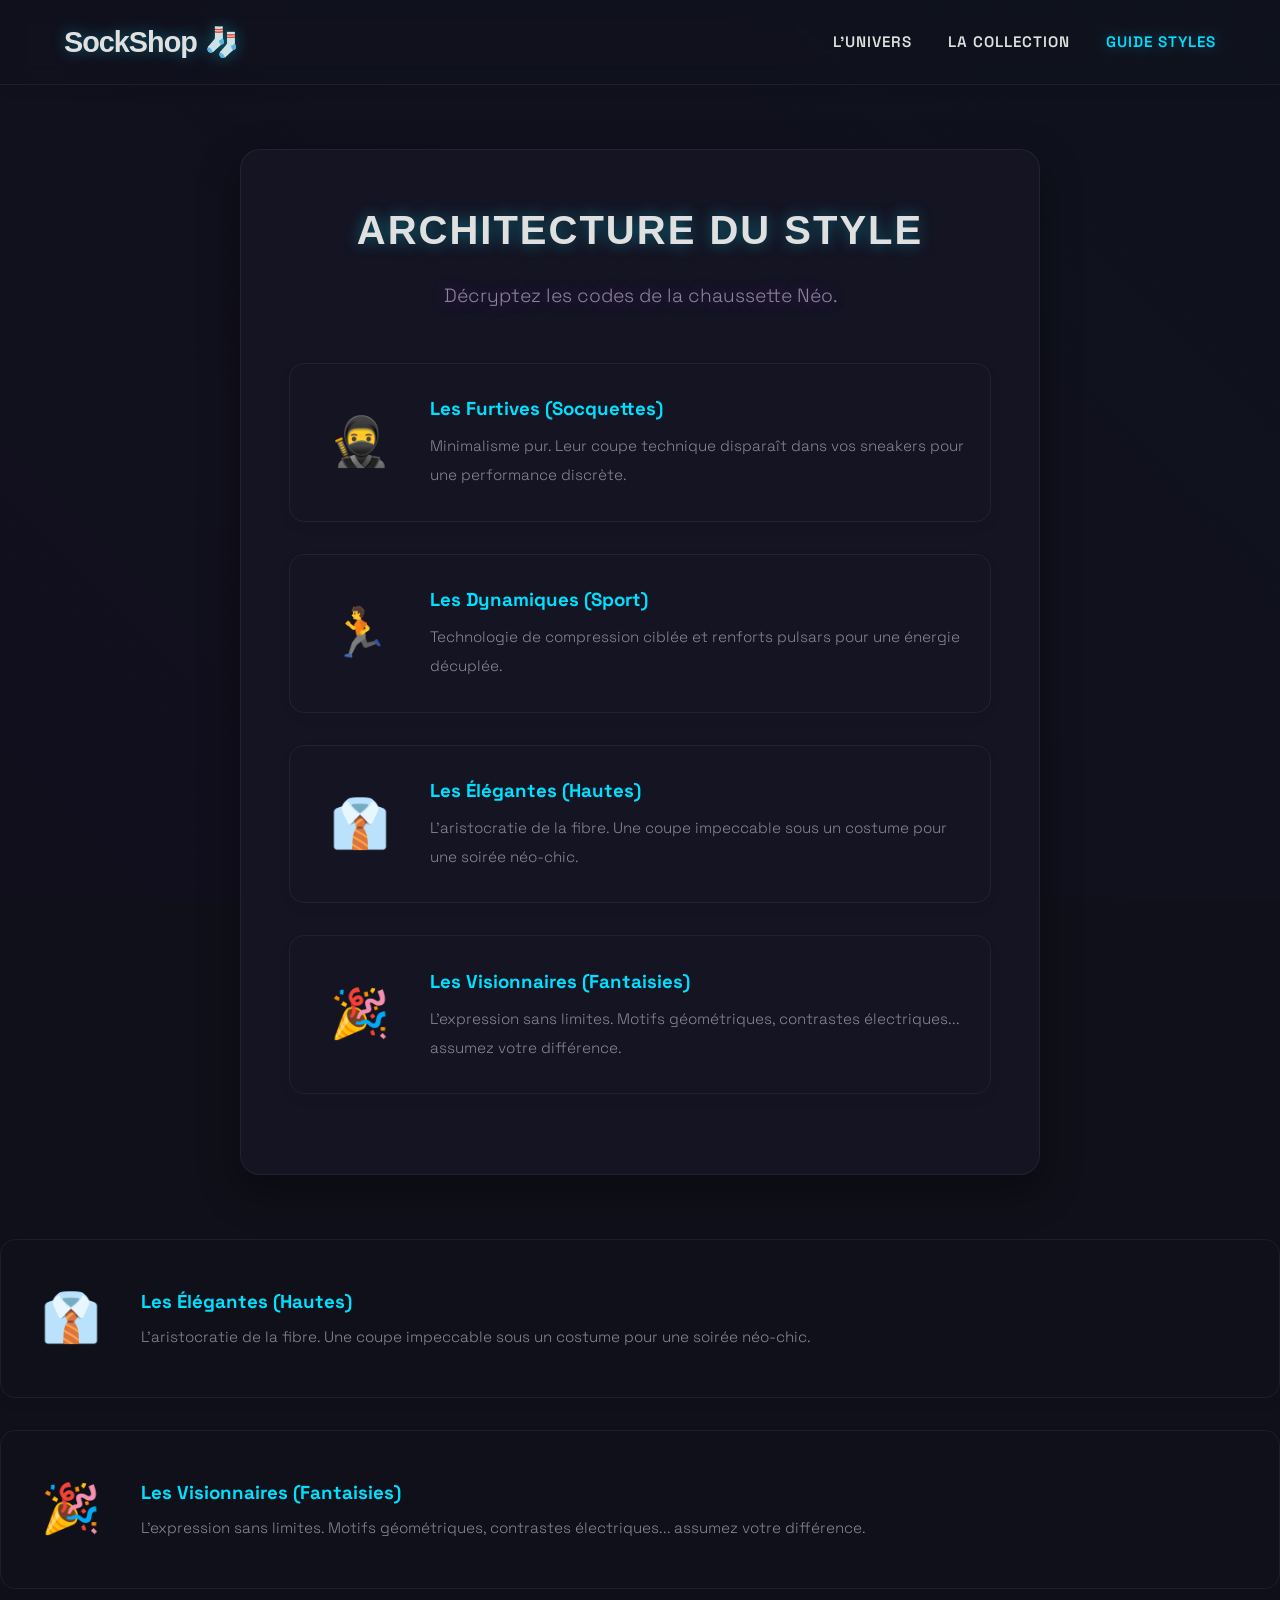
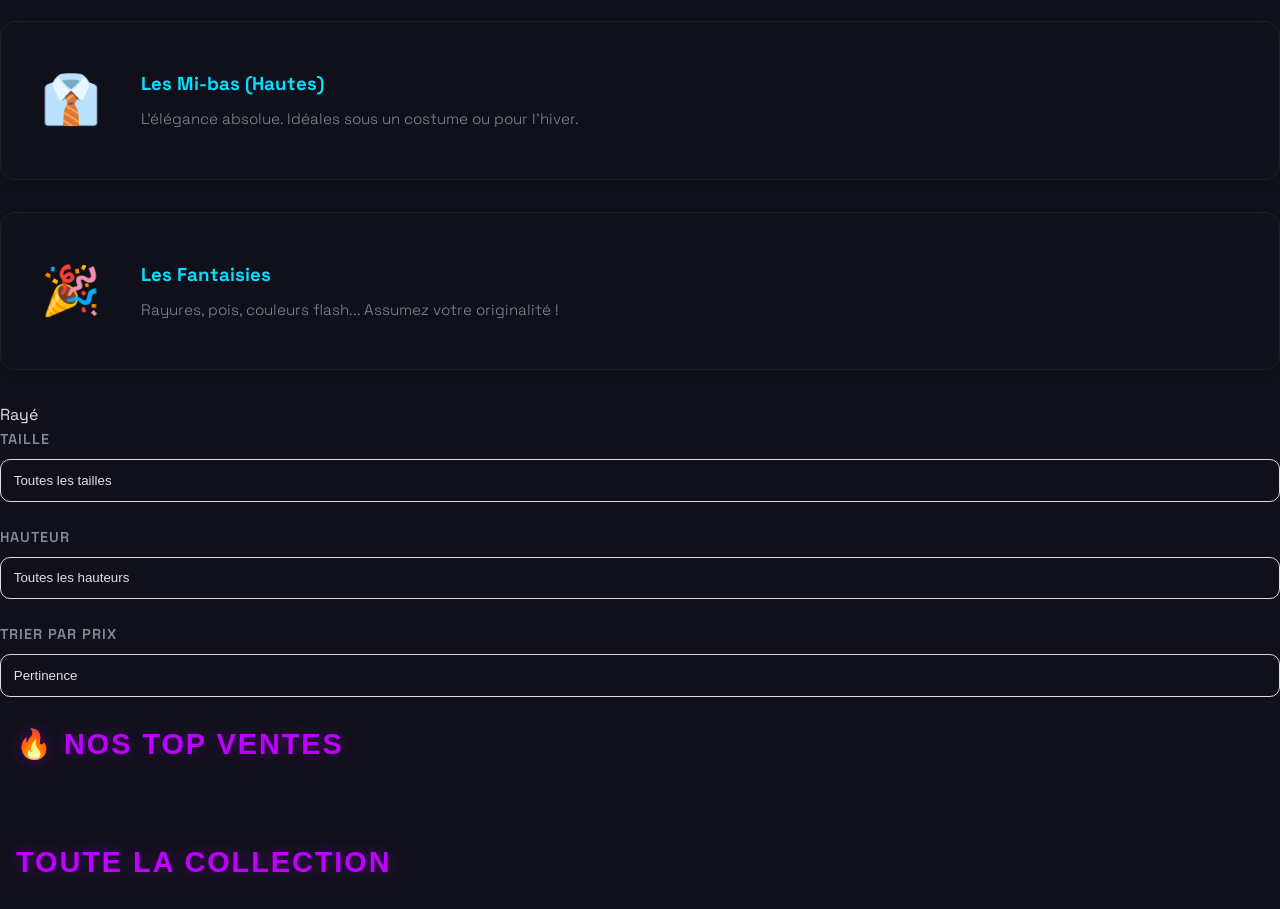
==== commit b0df2715: "Add new reference items to references.html Added new reference items for 'Les Élégantes' and 'Les Vi" ====
--- a/references.html
+++ b/references.html
@@ -34,6 +34,27 @@
                     <h3>Les Dynamiques (Sport)</h3>
                     <p>Technologie de compression ciblée et renforts pulsars pour une énergie décuplée.</p>
                 </div>
+            </div>
+            <div class="ref-item">
+                <div class="ref-icon">👔</div>
+                <div class="ref-text">
+                    <h3>Les Élégantes (Hautes)</h3>
+                    <p>L'aristocratie de la fibre. Une coupe impeccable sous un costume pour une soirée néo-chic.</p>
+                </div>
+            </div>
+            <div class="ref-item">
+                <div class="ref-icon">🎉</div>
+                <div class="ref-text">
+                    <h3>Les Visionnaires (Fantaisies)</h3>
+                    <p>L'expression sans limites. Motifs géométriques, contrastes électriques... assumez votre différence.</p>
+                </div>
+            </div>
+        </div>
+    </main>
+
+    <script src="script.js"></script>
+</body>
+</html>
             </div>
             <div class="ref-item">
                 <div class="ref-icon">👔</div>
--- a/style.css
+++ b/style.css
@@ -246,6 +246,365 @@
     nav { padding: 1rem 3%; }
     nav .links a { margin-left: 1rem; font-size: 0.85rem; }
 }
+
+/* Boutique Layout */
+.shop-layout { display: flex; max-width: 1200px; margin: 2rem auto; padding: 0 5%; gap: 3rem; }
+.filters { width: 260px; height: fit-content; position: sticky; top: 100px; }
+.filter-group { margin-bottom: 2rem; }
+.filter-group label { display: block; font-weight: 700; font-size: 0.75rem; text-transform: uppercase; color: var(--text-muted); margin-bottom: 1rem; }
+
+/* --- Les Nouveaux Boutons de Tri (Chips) --- */
+.filter-chips { display: flex; flex-wrap: wrap; gap: 8px; }
+.chip { 
+    background: var(--white); border: 1px solid #E5E5E7; color: var(--dark);
+    padding: 8px 16px; border-radius: 20px; cursor: pointer; font-size: 0.85rem;
+    transition: var(--transition); font-weight: 500;
+}
+.chip:hover { border-color: var(--dark); }
+.chip.active { background: var(--dark); color: var(--white); border-color: var(--dark); }
+
+/* Cartes Produits */
+.grid { display: grid; grid-template-columns: repeat(auto-fill, minmax(220px, 1fr)); gap: 2rem; }
+.card { 
+    background: var(--white); padding: 1.5rem; border-radius: 24px; text-align: center;
+    transition: var(--transition); cursor: pointer; box-shadow: var(--shadow);
+}
+.card:hover { transform: scale(1.02); box-shadow: 0 12px 40px rgba(0,0,0,0.08); }
+.card-img { font-size: 4rem; display: block; margin-bottom: 1rem; }
+.card h3 { font-size: 1.1rem; margin-bottom: 0.5rem; }
+.price { font-weight: 700; color: var(--primary); font-size: 1.2rem; }
+
+/* Modale */
+.modal { display: none; position: fixed; z-index: 1000; left:0; top:0; width:100%; height:100%; background: rgba(0,0,0,0.4); backdrop-filter: blur(8px); align-items: center; justify-content: center; }
+.modal.show { display: flex; animation: fadeIn 0.3s ease; }
+.modal-content { background: var(--white); padding: 3rem; border-radius: 32px; max-width: 450px; width: 90%; text-align: center; position: relative; }
+.close-btn { position: absolute; top: 1.5rem; right: 1.5rem; font-size: 1.5rem; cursor: pointer; color: var(--text-muted); }
+
+/* Bouton Premium */
+.btn-primary { 
+    background: var(--dark); color: var(--white); border: none; padding: 1rem 2rem; 
+    border-radius: 40px; font-weight: 600; cursor: pointer; transition: var(--transition); width: 100%; 
+}
+.btn-primary:hover { opacity: 0.9; transform: translateY(-2px); }
+
+@media (max-width: 900px) { .hero-section, .shop-layout { flex-direction: column; text-align: center; } .filters { width: 100%; } }
+.hero span { color: var(--accent); text-shadow: 0 0 20px var(--accent); }
+
+/* --- Layout Boutique --- */
+.shop-container { display: flex; max-width: 1300px; margin: 2rem auto; padding: 0 5%; gap: 40px; }
+.sidebar { width: 280px; position: sticky; top: 100px; height: fit-content; }
+
+/* --- Filtres Chips (Boutons Futuristes) --- */
+.filter-group { margin-bottom: 2rem; }
+.filter-group h3 { font-family: 'Orbitron', sans-serif; font-size: 0.8rem; color: var(--accent-2); margin-bottom: 1rem; text-transform: uppercase; }
+.chips-wrapper { display: flex; flex-wrap: wrap; gap: 8px; }
+.chip {
+    background: var(--glass); border: 1px solid var(--border); color: var(--text-dim);
+    padding: 8px 15px; border-radius: 4px; cursor: pointer; transition: 0.3s;
+    font-family: 'Rajdhani', sans-serif; font-weight: 600; text-transform: uppercase;
+}
+.chip:hover { border-color: var(--accent); color: var(--text); }
+.chip.active { background: var(--accent); color: #000; border-color: var(--accent); box-shadow: 0 0 15px var(--accent); }
+
+/* --- Grilles et Cartes --- */
+.grid { display: grid; grid-template-columns: repeat(auto-fill, minmax(250px, 1fr)); gap: 20px; flex: 1; }
+.card {
+    background: var(--card-bg); border: 1px solid var(--border); padding: 2rem;
+    border-radius: 5px; text-align: center; transition: 0.4s; position: relative; overflow: hidden;
+}
+.card:hover { border-color: var(--accent); transform: translateY(-5px); box-shadow: 0 10px 30px rgba(0, 242, 255, 0.1); }
+.card-icon { font-size: 4rem; margin-bottom: 1rem; display: block; }
+.card h3 { margin-bottom: 0.5rem; letter-spacing: 1px; }
+.card .price { font-size: 1.5rem; font-weight: 700; color: var(--accent); }
+
+/* --- Modale --- */
+.modal { display: none; position: fixed; z-index: 2000; left: 0; top: 0; width: 100%; height: 100%; background: rgba(0,0,0,0.9); align-items: center; justify-content: center; }
+.modal.show { display: flex; }
+.modal-content { background: #111; border: 1px solid var(--accent); padding: 3rem; width: 90%; max-width: 500px; text-align: center; position: relative; }
+.close { position: absolute; top: 20px; right: 20px; color: var(--text); font-size: 2rem; cursor: pointer; }
+
+.btn-buy {
+    margin-top: 20px; background: transparent; border: 1px solid var(--accent);
+    color: var(--accent); padding: 12px 30px; cursor: pointer; font-family: 'Orbitron';
+    transition: 0.3s; width: 100%;
+}
+.btn-buy:hover { background: var(--accent); color: #000; box-shadow: 0 0 20px var(--accent); }
+
+@media (max-width: 900px) { .shop-container { flex-direction: column; } .sidebar { width: 100%; position: static; } }
+
+/* Boutique Layout */
+.shop-layout { display: flex; max-width: 1200px; margin: 2rem auto; padding: 0 5%; gap: 3rem; }
+.filters { width: 260px; height: fit-content; position: sticky; top: 100px; }
+.filter-group { margin-bottom: 2rem; }
+.filter-group label { display: block; font-weight: 700; font-size: 0.75rem; text-transform: uppercase; color: var(--text-muted); margin-bottom: 1rem; }
+
+/* --- Les Nouveaux Boutons de Tri (Chips) --- */
+.filter-chips { display: flex; flex-wrap: wrap; gap: 8px; }
+.chip { 
+    background: var(--white); border: 1px solid #E5E5E7; color: var(--dark);
+    padding: 8px 16px; border-radius: 20px; cursor: pointer; font-size: 0.85rem;
+    transition: var(--transition); font-weight: 500;
+}
+.chip:hover { border-color: var(--dark); }
+.chip.active { background: var(--dark); color: var(--white); border-color: var(--dark); }
+
+/* Cartes Produits */
+.grid { display: grid; grid-template-columns: repeat(auto-fill, minmax(220px, 1fr)); gap: 2rem; }
+.card { 
+    background: var(--white); padding: 1.5rem; border-radius: 24px; text-align: center;
+    transition: var(--transition); cursor: pointer; box-shadow: var(--shadow);
+}
+.card:hover { transform: scale(1.02); box-shadow: 0 12px 40px rgba(0,0,0,0.08); }
+.card-img { font-size: 4rem; display: block; margin-bottom: 1rem; }
+.card h3 { font-size: 1.1rem; margin-bottom: 0.5rem; }
+.price { font-weight: 700; color: var(--primary); font-size: 1.2rem; }
+
+/* Modale */
+.modal { display: none; position: fixed; z-index: 1000; left:0; top:0; width:100%; height:100%; background: rgba(0,0,0,0.4); backdrop-filter: blur(8px); align-items: center; justify-content: center; }
+.modal.show { display: flex; animation: fadeIn 0.3s ease; }
+.modal-content { background: var(--white); padding: 3rem; border-radius: 32px; max-width: 450px; width: 90%; text-align: center; position: relative; }
+.close-btn { position: absolute; top: 1.5rem; right: 1.5rem; font-size: 1.5rem; cursor: pointer; color: var(--text-muted); }
+
+/* Bouton Premium */
+.btn-primary { 
+    background: var(--dark); color: var(--white); border: none; padding: 1rem 2rem; 
+    border-radius: 40px; font-weight: 600; cursor: pointer; transition: var(--transition); width: 100%; 
+}
+.btn-primary:hover { opacity: 0.9; transform: translateY(-2px); }
+
+@media (max-width: 900px) { .hero-section, .shop-layout { flex-direction: column; text-align: center; } .filters { width: 100%; } }
+    backdrop-filter: blur(15px);
+    padding: 1.2rem 5%;
+    display: flex; justify-content: space-between; align-items: center;
+    border-bottom: var(--border);
+    position: sticky; top: 0; z-index: 100;
+}
+.logo { font-family: var(--font-heading); color: var(--accent-cyan); text-shadow: var(--glow-cyan); font-weight: 700; font-size: 1.5rem; }
+nav a { color: var(--text-main); text-decoration: none; margin-left: 2rem; font-weight: 500; font-size: 0.9rem; transition: var(--transition); text-transform: uppercase; letter-spacing: 1px; }
+nav a:hover, nav a.active { color: var(--accent-cyan); text-shadow: var(--glow-cyan); }
+
+/* Layouts */
+.page-transition { animation: fadeIn 0.8s ease-out; }
+@keyframes fadeIn { from { opacity: 0; } to { opacity: 1; } }
+
+.hero-section { display: flex; align-items: center; min-height: 80vh; padding: 0 10%; justify-content: space-between; }
+.hero-content h1 { font-family: var(--font-heading); font-size: 3rem; margin-bottom: 1.5rem; color: var(--accent-cyan); text-shadow: var(--glow-cyan); }
+.hero-content p { color: var(--text-muted); font-size: 1.1rem; max-width: 600px; margin-bottom: 2rem; }
+
+.glass-panel { background: var(--bg-panel); backdrop-filter: blur(15px); border: var(--border); border-radius: 20px; box-shadow: var(--shadow); }
+
+/* Boutique & Filtres (CHIPS) */
+.shop-layout { display: flex; max-width: 1400px; margin: 3rem auto; padding: 0 5%; gap: 3rem; }
+.filters { width: 300px; padding: 2rem; height: fit-content; position: sticky; top: 100px; }
+.filter-group { margin-bottom: 2rem; }
+.filter-group label { display: block; font-family: var(--font-heading); font-size: 0.7rem; color: var(--accent-violet); margin-bottom: 1rem; letter-spacing: 1px; }
+
+.filter-chips { display: flex; flex-wrap: wrap; gap: 8px; }
+.chip { 
+    background: rgba(255, 255, 255, 0.05); border: var(--border); color: var(--text-muted);
+    padding: 6px 14px; border-radius: 10px; cursor: pointer; font-family: var(--font-body);
+    font-size: 0.8rem; transition: var(--transition);
+}
+.chip:hover { border-color: var(--accent-cyan); color: var(--text-main); }
+.chip.active { 
+    background: rgba(189, 0, 255, 0.2); border-color: var(--accent-cyan); 
+    color: var(--accent-cyan); box-shadow: var(--glow-cyan); font-weight: 700; 
+}
+
+/* Grilles & Cartes */
+.grid { display: grid; grid-template-columns: repeat(auto-fill, minmax(250px, 1fr)); gap: 2rem; }
+.card { 
+    background: var(--bg-panel); padding: 2rem; border-radius: 20px; border: var(--border); 
+    text-align: center; transition: var(--transition); cursor: pointer;
+}
+.card:hover { transform: translateY(-10px); border-color: var(--accent-violet); box-shadow: var(--glow-violet); }
+.card-img { font-size: 5rem; margin-bottom: 1rem; display: block; transition: transform 0.3s; }
+.card:hover .card-img { transform: scale(1.1) rotate(-5deg); }
+.price { font-size: 1.5rem; font-weight: 700; color: var(--accent-cyan); text-shadow: var(--glow-cyan); margin: 1rem 0; }
+
+.btn-primary { 
+    background: linear-gradient(135deg, var(--accent-violet), var(--accent-cyan));
+    color: #000; border: none; padding: 0.8rem 1.5rem; border-radius: 30px; 
+    font-weight: 700; cursor: pointer; width: 100%; transition: var(--transition);
+}
+.btn-primary:hover { transform: scale(1.05); box-shadow: var(--glow-cyan); }
+
+/* Modale */
+.modal { display: none; position: fixed; z-index: 1000; left:0; top:0; width:100%; height:100%; background: rgba(0,0,0,0.8); backdrop-filter: blur(10px); align-items: center; justify-content: center; opacity: 0; transition: 0.4s; }
+.modal.show { display: flex; opacity: 1; }
+.modal-content { background: var(--bg-panel); padding: 3rem; border-radius: 30px; border: var(--border); max-width: 500px; text-align: center; position: relative; transform: translateY(50px); transition: 0.4s; }
+.modal.show .modal-content { transform: translateY(0); }
+.close-btn { position: absolute; top: 1.5rem; right: 2rem; font-size: 2rem; cursor: pointer; color: var(--text-muted); }
+
+@media (max-width: 1000px) { .hero-section, .shop-layout { flex-direction: column; text-align: center; } .filters { width: 100%; position: static; } }
+    background: rgba(16, 16, 26, 0.7); /* Plus sombre */
+    backdrop-filter: blur(10px);
+    padding: 1rem 5%;
+    display: flex; justify-content: space-between; align-items: center;
+    border-bottom: var(--border);
+    position: sticky; top: 0; z-index: 100;
+}
+nav .logo { 
+    font-family: var(--font-heading);
+    font-size: 1.8rem; font-weight: 700; 
+    color: var(--accent-cyan); text-shadow: var(--glow-cyan);
+    letter-spacing: -1px;
+}
+nav a { 
+    color: var(--text-main); text-decoration: none; 
+    margin-left: 2rem; font-weight: 500; font-family: var(--font-body);
+    transition: var(--transition); position: relative; 
+    font-size: 0.95rem;
+}
+nav a::after { 
+    content: ''; position: absolute; width: 0; height: 2px; 
+    background: linear-gradient(90deg, var(--accent-violet), var(--accent-cyan)); 
+    bottom: -6px; left: 0; transition: var(--transition); 
+    border-radius: 2px;
+}
+nav a:hover, nav a.active { color: var(--accent-cyan); text-shadow: var(--glow-cyan); }
+nav a:hover::after, nav a.active::after { width: 100%; }
+
+/* --- Boutons Néon --- */
+.btn-primary {
+    display: inline-block; 
+    background: linear-gradient(135deg, var(--accent-violet) 0%, var(--accent-cyan) 100%);
+    color: var(--bg-deep); 
+    padding: 0.9rem 2.2rem; border-radius: 30px; border: none; 
+    font-weight: 700; font-family: var(--font-body);
+    cursor: pointer; transition: var(--transition); text-decoration: none;
+    box-shadow: var(--glow-violet);
+    text-shadow: none; /* Pas de glow sur le texte du bouton */
+}
+.btn-primary:hover { 
+    transform: translateY(-4px) scale(1.02); 
+    box-shadow: 0 8px 30px rgba(189, 0, 255, 0.6); 
+}
+
+/* --- Accueil (Hero) - Le Centre de l'Aurore --- */
+.hero-section {
+    display: flex; align-items: center; justify-content: space-between;
+    min-height: 85vh; padding: 0 10%;
+}
+.hero-content { flex: 1; max-width: 600px; }
+.hero-content h1 { font-size: 3.2rem; line-height: 1.1; margin-bottom: 1.5rem; }
+.hero-content .subtitle { font-size: 1.6rem; color: var(--accent-violet); font-weight: 600; text-shadow: var(--glow-violet); margin-bottom: 1.5rem; }
+.hero-content p { color: var(--text-muted); line-height: 1.9; margin-bottom: 2.5rem; font-weight: 300; }
+
+.hero-image { flex: 1; display: flex; justify-content: center; position: relative; }
+.hero-image::before {
+    content: ''; position: absolute; width: 150%; height: 150%;
+    background: radial-gradient(circle, rgba(189, 0, 255, 0.1) 0%, transparent 70%);
+    z-index: -1; animation: pulsar 8s infinite alternate;
+}
+.floating-sock { font-size: 14rem; animation: float 6s ease-in-out infinite; filter: drop-shadow(0 20px 40px rgba(0,0,0,0.4)); }
+
+@keyframes pulsar { 0% { opacity: 0.3; } 100% { opacity: 0.8; } }
+@keyframes float {
+    0% { transform: translateY(0px) rotate(0deg) scale(1); }
+    50% { transform: translateY(-25px) rotate(6deg) scale(1.02); }
+    100% { transform: translateY(0px) rotate(0deg) scale(1); }
+}
+
+/* --- Header Boutique --- */
+.shop-header { text-align: center; padding: 5rem 2rem 3rem; }
+.shop-header h1 { font-size: 2.8rem; margin-bottom: 2rem; }
+.search-bar input {
+    padding: 1.1rem 1.8rem; width: 100%; max-width: 550px;
+    border-radius: 30px; border: var(--border);
+    font-size: 1.1rem; outline: none; transition: var(--transition);
+    box-shadow: var(--shadow); background: var(--bg-panel); color: var(--text-main);
+    font-family: var(--font-body); font-weight: 300;
+}
+.search-bar input:focus { border-color: var(--accent-cyan); box-shadow: var(--glow-cyan); transform: scale(1.02); }
+
+/* --- Layout Boutique --- */
+.shop-layout { display: flex; max-width: 1400px; margin: 0 auto 5rem; padding: 0 3rem; gap: 4rem; }
+.filters { width: 300px; padding: 2.5rem; height: fit-content; position: sticky; top: 120px; }
+.filters h3 { margin-bottom: 2rem; font-size: 1.1rem; color: var(--accent-violet); text-shadow: var(--glow-violet); }
+.filter-group { margin-bottom: 1.8rem; }
+.filter-group label { display: block; font-weight: 600; font-size: 0.9rem; margin-bottom: 0.6rem; color: var(--text-muted); font-family: var(--font-body); }
+.filter-group select {
+    width: 100%; padding: 0.9rem; border-radius: var(--radius-md); border: var(--border);
+    background: rgba(16, 16, 26, 0.4); color: var(--text-main); font-family: var(--font-body); cursor: pointer; outline: none; transition: var(--transition);
+    appearance: none; -webkit-appearance: none;
+}
+.filter-group select:focus { border-color: var(--accent-cyan); box-shadow: var(--glow-cyan); }
+
+/* --- Grille et Cartes Néon --- */
+.shop-content { flex: 1; }
+.section-title { font-size: 1.6rem; margin-bottom: 2rem; position: relative; display: inline-block; padding-left: 1rem;}
+.section-title::after { 
+    content: ''; position: absolute; width: 4px; height: 100%; 
+    background: linear-gradient(180deg, var(--accent-violet), var(--accent-cyan)); 
+    top: 0; left: 0; border-radius: 2px;
+}
+
+.grid { display: grid; grid-template-columns: repeat(auto-fill, minmax(260px, 1fr)); gap: 2.5rem; }
+.card {
+    background: var(--bg-panel); border-radius: var(--radius-lg); padding: 2.5rem 2rem; text-align: center;
+    border: var(--border); box-shadow: var(--shadow); transition: var(--transition); cursor: pointer;
+    position: relative; overflow: hidden;
+}
+.card:hover { transform: translateY(-12px); box-shadow: 0 20px 50px rgba(0,0,0,0.5); border-color: rgba(189, 0, 255, 0.3); }
+.card::before {
+    content: ''; position: absolute; top: -50%; left: -50%; width: 200%; height: 200%;
+    background: radial-gradient(circle, rgba(255,255,255,0.03) 0%, rgba(255,255,255,0) 70%);
+    opacity: 0; transition: opacity 0.5s; pointer-events: none;
+}
+.card:hover::before { opacity: 1; }
+.card-img { font-size: 6rem; margin-bottom: 1.5rem; transition: transform 0.4s; }
+.card:hover .card-img { transform: scale(1.1) rotate(-6deg); filter: drop-shadow(var(--glow-violet)); }
+.card h4 { font-size: 1.3rem; color: var(--text-main); margin-bottom: 0.6rem; font-family: var(--font-body); text-transform: none; letter-spacing: normal;}
+.tags { font-size: 0.8rem; color: var(--text-muted); margin-bottom: 1.2rem; background: rgba(0,0,0,0.3); display: inline-block; padding: 0.4rem 1rem; border-radius: 20px; font-weight: 300; }
+.price { font-weight: 700; color: var(--accent-cyan); text-shadow: var(--glow-cyan); font-size: 1.6rem; margin-bottom: 1rem; }
+
+/* --- Pages Contenu (Bio / Ref) --- */
+.content-page { max-width: 900px; margin: 5rem auto; padding: 4rem; text-align: left;}
+.content-page h1 { font-size: 2.8rem; margin-bottom: 1rem; text-align: center; }
+.content-page .subtitle { text-align: center; font-size: 1.4rem; color: var(--accent-violet); text-shadow: var(--glow-violet); margin-bottom: 4rem; }
+.content-page p { color: var(--text-muted); font-size: 1.1rem; line-height: 1.9; font-weight: 300; margin-bottom: 2rem; }
+
+.reference-list { margin-top: 3rem; }
+.ref-item { display: flex; align-items: center; margin-bottom: 2.5rem; background: rgba(16, 16, 26, 0.4); padding: 2rem; border-radius: var(--radius-md); border: var(--border); transition: var(--transition); }
+.ref-item:hover { transform: translateX(12px) scale(1.01); border-color: rgba(0, 224, 255, 0.3); box-shadow: 0 10px 30px rgba(0,0,0,0.3); }
+.ref-icon { font-size: 3.5rem; margin-right: 2rem; background: rgba(0,0,0,0.3); padding: 1.2rem; border-radius: 50%; }
+.ref-text h3 { color: var(--accent-cyan); font-family: var(--font-body); text-transform: none; letter-spacing: normal; margin-bottom: 0.5rem;}
+.ref-text p { color: var(--text-muted); font-size: 0.95rem; margin-bottom: 0; font-weight: 300;}
+
+/* --- Modale (Pop-up produit) --- */
+.modal {
+    display: none; position: fixed; z-index: 1000; left: 0; top: 0;
+    width: 100%; height: 100%; background-color: rgba(10, 10, 15, 0.9);
+    backdrop-filter: blur(10px); -webkit-backdrop-filter: blur(10px); opacity: 0; transition: opacity 0.4s;
+    align-items: center; justify-content: center;
+}
+.modal.show { display: flex; opacity: 1; }
+.modal-content {
+    background: var(--bg-panel); padding: 4rem 3rem; border-radius: var(--radius-lg);
+    width: 90%; max-width: 550px; text-align: center; position: relative;
+    border: var(--border); box-shadow: var(--shadow);
+    transform: scale(0.8) translateY(60px); transition: all 0.5s cubic-bezier(0.175, 0.885, 0.32, 1.275);
+}
+.modal.show .modal-content { transform: scale(1) translateY(0); }
+.close-btn { position: absolute; top: 1.8rem; right: 2.2rem; font-size: 2.2rem; color: var(--text-muted); cursor: pointer; transition: var(--transition); }
+.close-btn:hover { color: var(--accent-violet); transform: rotate(90deg); }
+.modal-img { font-size: 7rem; margin-bottom: 1.5rem; animation: float 4s ease-in-out infinite; }
+.modal-title { font-size: 2.4rem; color: var(--accent-violet); text-shadow: var(--glow-violet); margin-bottom: 1rem; }
+.modal-desc { color: var(--text-muted); margin-bottom: 2.5rem; line-height: 1.7; font-weight: 300;}
+.modal-price { font-size: 2.4rem; font-weight: 700; color: var(--accent-cyan); text-shadow: var(--glow-cyan); margin-bottom: 2.5rem; }
+
+/* --- Responsivité --- */
+@media (max-width: 1000px) {
+    .hero-section { flex-direction: column; text-align: center; padding: 6rem 5%; }
+    .hero-content h1 { font-size: 2.4rem; }
+    .hero-content .subtitle { font-size: 1.3rem; }
+    .floating-sock { font-size: 10rem; margin-top: 3rem;}
+    .shop-layout { flex-direction: column; }
+    .filters { width: 100%; position: static; padding: 1.5rem; }
+    nav { padding: 1rem 3%; }
+    nav .links a { margin-left: 1rem; font-size: 0.85rem; }
+}
 nav {
     background: var(--white);
     padding: 1.2rem 5%;
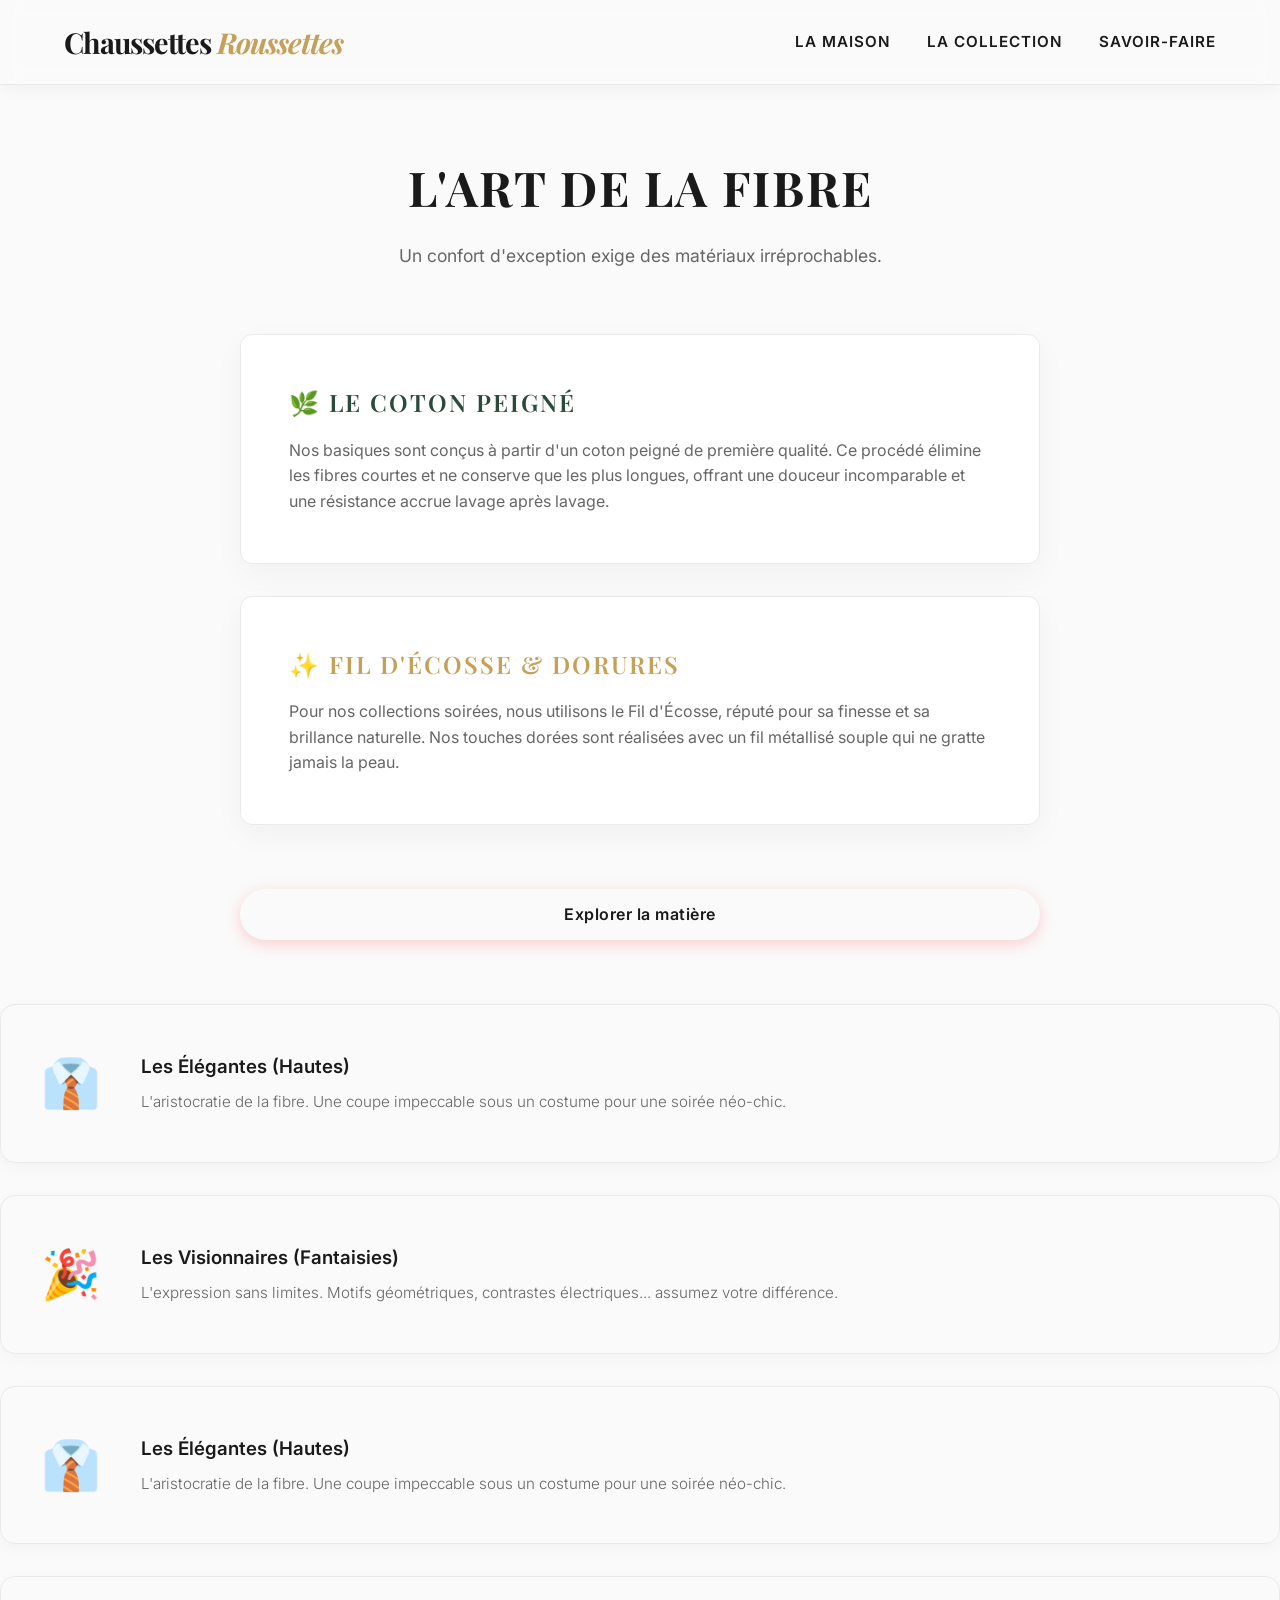
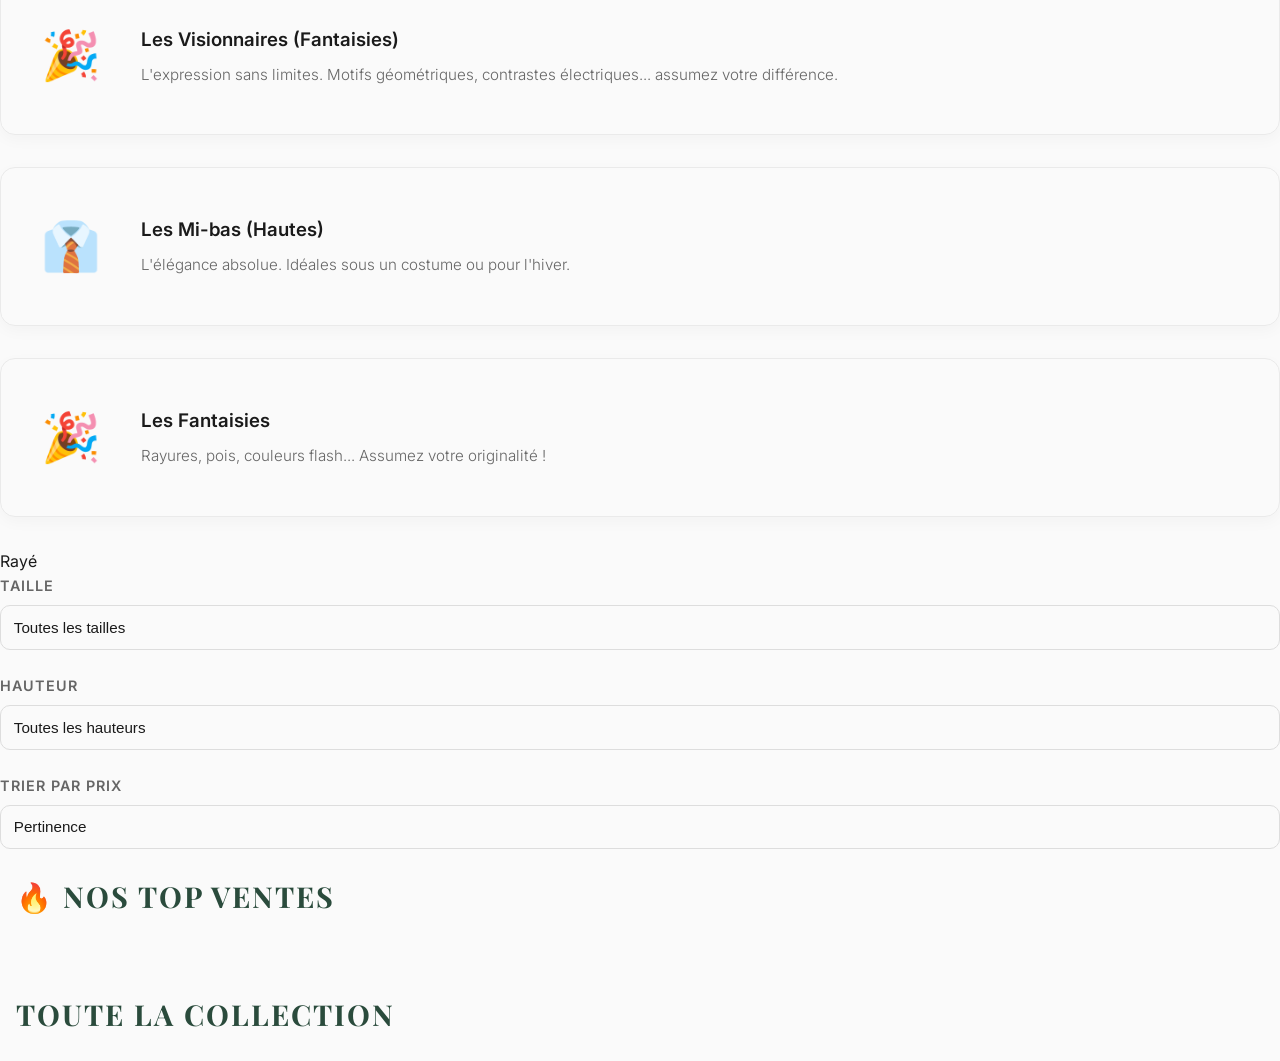
==== commit 0fa56119: "Update title and content in references.html" ====
--- a/references.html
+++ b/references.html
@@ -3,37 +3,41 @@
 <head>
     <meta charset="UTF-8">
     <meta name="viewport" content="width=device-width, initial-scale=1.0">
-    <title>SockShop - Guide Styles Néo</title>
+    <title>Chaussettes Roussettes - Savoir-Faire</title>
     <link rel="stylesheet" href="style.css">
 </head>
 <body class="page-transition">
     <nav>
-        <div class="logo">SockShop 🧦</div>
+        <div class="logo">Chaussettes <span>Roussettes</span></div>
         <div class="links">
-            <a href="index.html">L'Univers</a>
+            <a href="index.html">La Maison</a>
             <a href="shop.html">La Collection</a>
-            <a href="references.html" class="active">Guide Styles</a>
+            <a href="references.html" class="active">Savoir-Faire</a>
         </div>
     </nav>
 
-    <main class="content-page glass-panel animate-slide-up">
-        <h1>Architecture du Style</h1>
-        <p class="subtitle">Décryptez les codes de la chaussette Néo.</p>
-        
-        <div class="reference-list">
-            <div class="ref-item">
-                <div class="ref-icon">🥷</div>
-                <div class="ref-text">
-                    <h3>Les Furtives (Socquettes)</h3>
-                    <p>Minimalisme pur. Leur coupe technique disparaît dans vos sneakers pour une performance discrète.</p>
-                </div>
+    <main class="shop-layout" style="margin-top: 4rem;">
+        <div style="max-width: 800px; margin: 0 auto; text-align: center;">
+            <h1 style="margin-bottom: 1rem;">L'Art de la Fibre</h1>
+            <p style="color: var(--text-muted); font-size: 1.1rem; margin-bottom: 4rem;">Un confort d'exception exige des matériaux irréprochables.</p>
+            
+            <div style="text-align: left; background: var(--bg-card); padding: 3rem; border-radius: var(--radius); box-shadow: var(--shadow-soft); border: var(--border); margin-bottom: 2rem;">
+                <h3 style="margin-bottom: 1rem; color: var(--primary-green); font-family: var(--font-heading); font-size: 1.5rem;">🌿 Le Coton Peigné</h3>
+                <p style="color: var(--text-muted);">Nos basiques sont conçus à partir d'un coton peigné de première qualité. Ce procédé élimine les fibres courtes et ne conserve que les plus longues, offrant une douceur incomparable et une résistance accrue lavage après lavage.</p>
             </div>
-            <div class="ref-item">
-                <div class="ref-icon">🏃</div>
-                <div class="ref-text">
-                    <h3>Les Dynamiques (Sport)</h3>
-                    <p>Technologie de compression ciblée et renforts pulsars pour une énergie décuplée.</p>
-                </div>
+
+            <div style="text-align: left; background: var(--bg-card); padding: 3rem; border-radius: var(--radius); box-shadow: var(--shadow-soft); border: var(--border); margin-bottom: 2rem;">
+                <h3 style="margin-bottom: 1rem; color: var(--accent-gold); font-family: var(--font-heading); font-size: 1.5rem;">✨ Fil d'Écosse & Dorures</h3>
+                <p style="color: var(--text-muted);">Pour nos collections soirées, nous utilisons le Fil d'Écosse, réputé pour sa finesse et sa brillance naturelle. Nos touches dorées sont réalisées avec un fil métallisé souple qui ne gratte jamais la peau.</p>
+            </div>
+            
+            <a href="shop.html" class="btn-primary" style="margin-top: 2rem;">Explorer la matière</a>
+        </div>
+    </main>
+
+    <script src="script.js"></script>
+</body>
+</html>
             </div>
             <div class="ref-item">
                 <div class="ref-icon">👔</div>
--- a/style.css
+++ b/style.css
@@ -1,39 +1,174 @@
-/* Importation d'une police très moderne et épurée */
-@import url('https://fonts.googleapis.com/css2?family=Syncopate:wght@400;700&family=Space+Grotesk:wght@300;400;500;700&display=swap');
-
-/* Variables de couleurs - La Palette "Aurore Électrique" */
+/* Polices : Playfair pour le côté luxe/tradition, Inter pour la clarté */
+@import url('https://fonts.googleapis.com/css2?family=Playfair+Display:ital,wght@0,400;0,600;0,700;1,400&family=Inter:wght@300;400;500&display=swap');
+
 :root {
-    --bg-deep: #10101A;
-    --bg-panel: rgba(22, 22, 37, 0.85); /* Un peu transparent pour le flou */
-    --text-main: #E0E0E0;
-    --text-muted: #888899;
+    --bg-main: #FAFAFA; /* Blanc cassé très doux */
+    --bg-card: #FFFFFF; /* Blanc pur pour les éléments */
+    --primary-green: #2A4B3C; /* Vert sapin/sauge profond */
+    --accent-gold: #C5A059; /* Doré doux et luxueux */
+    --accent-gold-light: #E8D8B0;
     
-    --accent-violet: #BD00FF;
-    --accent-cyan: #00E0FF;
+    --text-dark: #1A1A1A;
+    --text-muted: #666666;
     
-    --glow-violet: 0 0 15px rgba(189, 0, 255, 0.4);
-    --glow-cyan: 0 0 15px rgba(0, 224, 255, 0.4);
+    --shadow-soft: 0 10px 30px rgba(0, 0, 0, 0.04);
+    --shadow-hover: 0 15px 40px rgba(42, 75, 60, 0.08);
+    --border: 1px solid #EAEAEA;
+    --border-gold: 1px solid var(--accent-gold);
     
-    --shadow: 0 15px 40px rgba(0, 0, 0, 0.4);
-    --border: 1px solid rgba(255, 255, 255, 0.06);
-    --radius-lg: 20px;
-    --radius-md: 12px;
+    --radius: 12px;
+    --transition: all 0.3s ease;
     
-    --transition: all 0.4s cubic-bezier(0.23, 1, 0.32, 1);
-    
-    /* Fontes */
-    --font-heading: 'Syncopate', sans-serif;
-    --font-body: 'Space Grotesk', sans-serif;
-}
-
-/* --- Styles de Base & Animations --- */
+    --font-heading: 'Playfair Display', serif;
+    --font-body: 'Inter', sans-serif;
+}
+
 * { box-sizing: border-box; margin: 0; padding: 0; outline: none; }
 
 body { 
-    background-color: var(--bg-deep); 
-    color: var(--text-main); 
+    background-color: var(--bg-main); 
+    color: var(--text-dark); 
     font-family: var(--font-body);
-    overflow-x: hidden;
+    line-height: 1.6;
+    -webkit-font-smoothing: antialiased;
+}
+
+/* Animations */
+.page-transition { animation: fadeIn 0.8s ease-out; }
+@keyframes fadeIn { from { opacity: 0; transform: translateY(10px); } to { opacity: 1; transform: translateY(0); } }
+
+/* Typographie */
+h1, h2, h3 { font-family: var(--font-heading); font-weight: 600; color: var(--primary-green); }
+h1 { font-size: 3rem; margin-bottom: 1rem; }
+h2 { font-size: 2rem; }
+
+/* --- Navigation --- */
+nav {
+    background: rgba(255, 255, 255, 0.95);
+    backdrop-filter: blur(10px);
+    padding: 1.5rem 5%;
+    display: flex; justify-content: space-between; align-items: center;
+    border-bottom: var(--border);
+    position: sticky; top: 0; z-index: 100;
+}
+nav .logo { 
+    font-family: var(--font-heading);
+    font-size: 1.8rem; font-weight: 700; 
+    color: var(--primary-green);
+    letter-spacing: 1px;
+}
+nav .logo span { color: var(--accent-gold); font-style: italic; }
+nav a { 
+    color: var(--text-muted); text-decoration: none; 
+    margin-left: 2.5rem; font-weight: 400; font-size: 0.95rem;
+    transition: var(--transition); position: relative; 
+}
+nav a:hover, nav a.active { color: var(--primary-green); }
+nav a::after {
+    content: ''; position: absolute; width: 0; height: 1px;
+    background: var(--accent-gold); bottom: -4px; left: 0;
+    transition: var(--transition);
+}
+nav a:hover::after, nav a.active::after { width: 100%; }
+
+/* --- Boutons --- */
+.btn-primary {
+    display: inline-block; 
+    background: var(--primary-green);
+    color: #FFF; 
+    padding: 1rem 2.5rem; border-radius: 40px; border: 1px solid var(--primary-green);
+    font-family: var(--font-body); font-weight: 500; letter-spacing: 0.5px;
+    cursor: pointer; transition: var(--transition); text-decoration: none;
+}
+.btn-primary:hover { 
+    background: #FFF; color: var(--primary-green);
+    border-color: var(--primary-green);
+    box-shadow: var(--shadow-hover);
+}
+
+/* --- Hero Section (Accueil) --- */
+.hero-section {
+    display: flex; align-items: center; justify-content: space-between;
+    min-height: 80vh; padding: 0 10%; gap: 4rem;
+}
+.hero-content { flex: 1; max-width: 600px; }
+.hero-content .subtitle { font-size: 1.2rem; color: var(--accent-gold); font-style: italic; font-family: var(--font-heading); margin-bottom: 1rem; }
+.hero-content p { color: var(--text-muted); font-size: 1.1rem; margin-bottom: 2.5rem; }
+.hero-image { 
+    flex: 1; display: flex; justify-content: center; 
+    background: var(--bg-card); padding: 4rem; border-radius: 50%;
+    box-shadow: var(--shadow-soft); border: 1px solid var(--accent-gold-light);
+}
+.floating-sock { font-size: 8rem; animation: float 6s ease-in-out infinite; }
+@keyframes float { 0%, 100% { transform: translateY(0); } 50% { transform: translateY(-15px); } }
+
+/* --- Header Boutique & Recherche --- */
+.shop-header { text-align: center; padding: 4rem 2rem 2rem; }
+.search-bar { margin-top: 2rem; display: flex; justify-content: center; }
+.search-bar input {
+    padding: 1rem 1.5rem; width: 100%; max-width: 500px;
+    border-radius: 30px; border: var(--border);
+    font-size: 1rem; font-family: var(--font-body);
+    box-shadow: var(--shadow-soft); transition: var(--transition);
+}
+.search-bar input:focus { border: var(--border-gold); box-shadow: 0 0 0 3px rgba(197, 160, 89, 0.1); }
+
+/* --- Layout Boutique & Filtres --- */
+.shop-layout { display: flex; max-width: 1400px; margin: 0 auto 5rem; padding: 0 5%; gap: 4rem; }
+.filters { 
+    width: 280px; padding: 2rem; background: var(--bg-card); 
+    border-radius: var(--radius); box-shadow: var(--shadow-soft);
+    height: fit-content; position: sticky; top: 120px; border: var(--border);
+}
+.filters h3 { font-size: 1.2rem; margin-bottom: 1.5rem; border-bottom: 1px solid var(--accent-gold-light); padding-bottom: 0.5rem; }
+.filter-group { margin-bottom: 1.5rem; }
+.filter-group label { display: block; font-size: 0.85rem; color: var(--text-muted); margin-bottom: 0.5rem; text-transform: uppercase; letter-spacing: 1px; }
+.filter-group select {
+    width: 100%; padding: 0.8rem 1rem; border-radius: 8px; border: var(--border);
+    background: var(--bg-main); color: var(--text-dark); font-family: var(--font-body); 
+    cursor: pointer; transition: var(--transition); font-size: 0.95rem;
+}
+.filter-group select:focus { border-color: var(--accent-gold); }
+
+/* --- Grille Produits --- */
+.shop-content { flex: 1; }
+.section-title { font-size: 1.8rem; margin-bottom: 2rem; color: var(--primary-green); }
+.grid { display: grid; grid-template-columns: repeat(auto-fill, minmax(260px, 1fr)); gap: 2rem; }
+.card {
+    background: var(--bg-card); border-radius: var(--radius); padding: 2rem; text-align: center;
+    border: var(--border); box-shadow: var(--shadow-soft); transition: var(--transition); cursor: pointer;
+}
+.card:hover { transform: translateY(-5px); box-shadow: var(--shadow-hover); border-color: var(--accent-gold-light); }
+.card-img { font-size: 4.5rem; margin-bottom: 1.5rem; display: block; transition: transform 0.3s; }
+.card:hover .card-img { transform: scale(1.05); }
+.card h4 { font-family: var(--font-heading); font-size: 1.2rem; margin-bottom: 0.5rem; color: var(--text-dark); }
+.tags { font-size: 0.8rem; color: var(--accent-gold); margin-bottom: 1rem; font-weight: 500; text-transform: uppercase; letter-spacing: 1px; }
+.price { font-weight: 600; color: var(--primary-green); font-size: 1.3rem; margin-bottom: 1.5rem; }
+
+/* --- Modale --- */
+.modal {
+    display: none; position: fixed; z-index: 1000; left: 0; top: 0;
+    width: 100%; height: 100%; background-color: rgba(0, 0, 0, 0.3);
+    backdrop-filter: blur(5px); align-items: center; justify-content: center; opacity: 0; transition: opacity 0.3s;
+}
+.modal.show { display: flex; opacity: 1; }
+.modal-content {
+    background: var(--bg-card); padding: 3rem; border-radius: var(--radius);
+    width: 90%; max-width: 500px; text-align: center; position: relative;
+    box-shadow: 0 20px 60px rgba(0,0,0,0.15); border: 1px solid var(--accent-gold-light);
+}
+.close-btn { position: absolute; top: 1.5rem; right: 1.5rem; font-size: 2rem; color: var(--text-muted); cursor: pointer; }
+.close-btn:hover { color: var(--text-dark); }
+.modal-title { margin: 1rem 0; font-size: 2rem; }
+.modal-desc { color: var(--text-muted); margin-bottom: 2rem; font-size: 0.95rem; }
+
+@media (max-width: 900px) {
+    .hero-section { flex-direction: column; text-align: center; padding: 4rem 5%; }
+    .shop-layout { flex-direction: column; }
+    .filters { width: 100%; position: static; }
+    nav { flex-direction: column; gap: 1rem; }
+    nav a { margin: 0 1rem; }
+}
     line-height: 1.6;
 }
 
